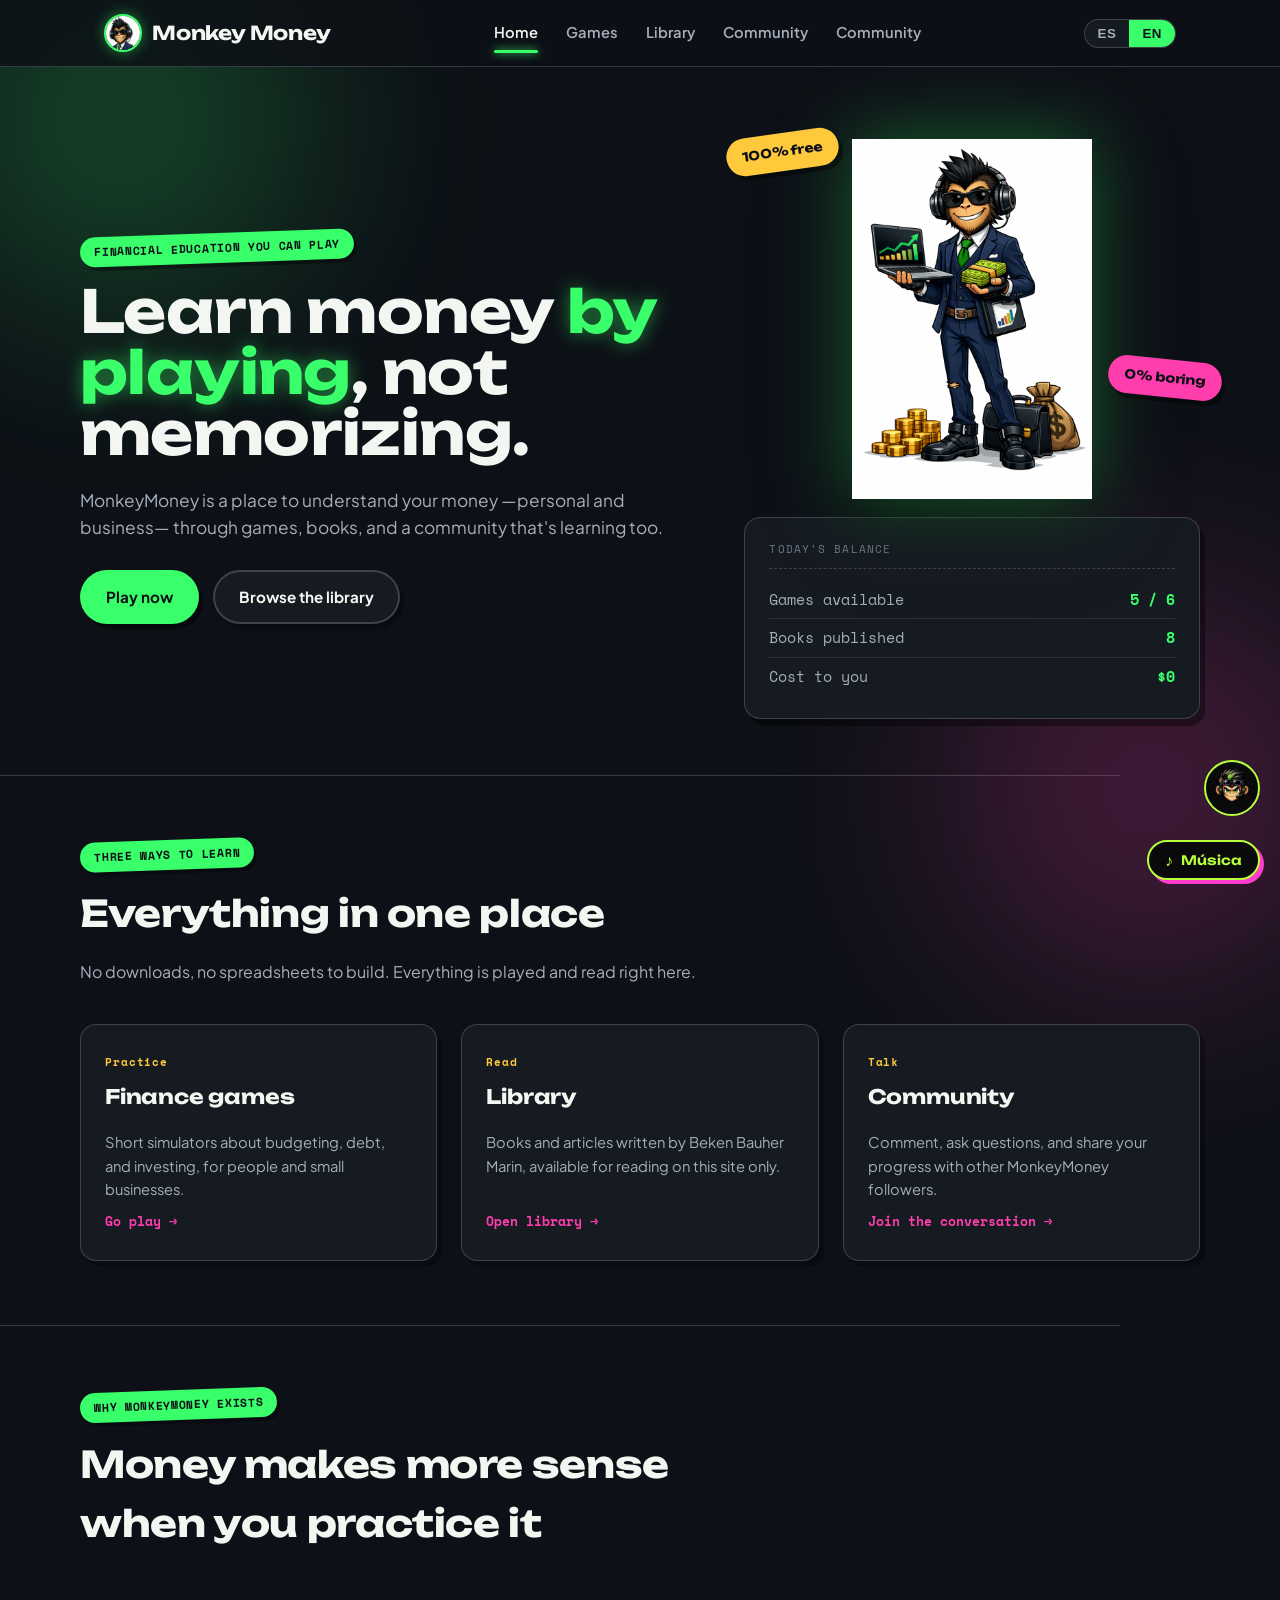
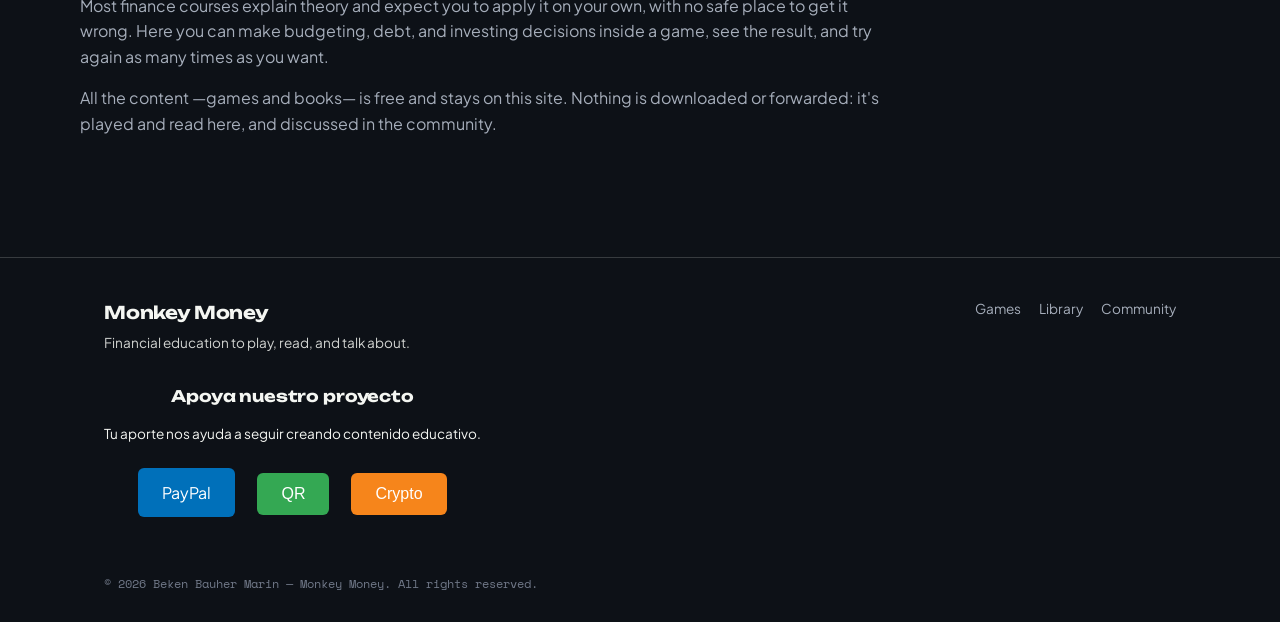
==== index.html @ 71a2d6a7 "Update index.html" ====
<!doctype html>
<html lang="es">
<head>
<meta charset="utf-8">
<meta name="viewport" content="width=device-width, initial-scale=1">
<title>Monkey Money — Educación financiera para jugar, leer y conversar</title>
<meta name="description" content="Juegos de finanzas personales y empresariales, libros de Beken Bauher Marin y una comunidad para aprender a manejar el dinero.">
<link rel="icon" href="assets/favicon.png" type="image/png">
<link rel="preconnect" href="https://fonts.googleapis.com">
<link rel="preconnect" href="https://fonts.gstatic.com" crossorigin>
<link href="https://fonts.googleapis.com/css2?family=Unbounded:wght@500;700;800&family=Plus+Jakarta+Sans:wght@400;500;600;700&family=Space+Mono:wght@400;700&display=swap" rel="stylesheet">
<link rel="stylesheet" href="css/style.css">
</head>
  
<body data-root="">

<header class="site-header">
  <div class="nav-inner wrap">
    <a href="index.html" class="logo">
      <img src="assets/mascot-face.png" class="logo-mark" alt="Monkey Money">
      <span class="logo-text">Monkey Money</span>
    </a>
    <nav class="main-nav" id="main-nav">
      <a href="index.html" data-i18n="nav.home" aria-current="page">Inicio</a>
      <a href="juegos.html" data-i18n="nav.games">Juegos</a>
      <a href="biblioteca.html" data-i18n="nav.library">Biblioteca</a>
       <a href="" data-i18n="nav.community">Analizador Monkey</a>
      <a href="comunidad.html" data-i18n="nav.community">Comunidad</a>
    </nav>
    <div class="nav-right">
      <div class="lang-toggle" role="group" aria-label="Idioma / Language">
        <button class="lang-btn" data-lang="es" aria-pressed="true">ES</button>
        <button class="lang-btn" data-lang="en" aria-pressed="false">EN</button>
      </div>
      <button class="menu-toggle" aria-label="Menú" aria-expanded="false">☰</button>
    </div>
  </div>
</header>

<main>
  <section class="hero wrap">
    <div class="hero-grid">
      <div>
        <span class="eyebrow" data-i18n="hero.eyebrow">Educación financiera en español</span>
        <h1>
          <span data-i18n="hero.title.part1">Aprende finanzas</span>
          <em data-i18n="hero.title.em">jugando</em>,
          <span data-i18n="hero.title.part2">no memorizando.</span>
        </h1>
        <p class="lead" data-i18n="hero.lead">Monkey Money es un espacio para entender tu dinero —personal y de negocio— a través de juegos, libros y una comunidad que también está aprendiendo.</p>
        <div class="cta-row">
          <a href="juegos.html" class="btn btn-primary" data-i18n="hero.cta.play">Jugar ahora</a>
          <a href="biblioteca.html" class="btn btn-secondary" data-i18n="hero.cta.read">Ver la biblioteca</a>
        </div>
      </div>
      <div class="hero-visual">
        <span class="sticker sticker-1" data-i18n="hero.sticker1">100% gratis</span>
        <span class="sticker sticker-2" data-i18n="hero.sticker2">0% aburrido</span>
        <img src="assets/mascot-hero.png" alt="MonkeyMoney mascota" class="mascot-hero-img">
        <div class="statement">
        <div class="statement-title" data-i18n="hero.statement.title">Balance de hoy</div>
        <div class="statement-row">
          <span data-i18n="hero.statement.games">Juegos disponibles</span>
          <span class="amount" id="stat-games">—</span>
        </div>
        <div class="statement-row">
          <span data-i18n="hero.statement.books">Libros publicados</span>
          <span class="amount" id="stat-books">—</span>
        </div>
        <div class="statement-row">
          <span data-i18n="hero.statement.cost">Costo para ti</span>
          <span class="amount" data-i18n="hero.statement.cost.value">$0</span>
        </div>
        </div>
      </div>
    </div>
  </section>

  <hr class="hairline wrap">

  <section class="section wrap">
    <div class="section-head">
      <span class="eyebrow" data-i18n="pillars.eyebrow">Tres formas de aprender</span>
      <h2 data-i18n="pillars.title">Todo en un solo lugar</h2>
      <p data-i18n="pillars.lead">No hace falta descargar nada ni crear hojas de cálculo. Todo se juega y se lee directamente aquí.</p>
    </div>
    <div class="pillars">
      <a href="juegos.html" class="pillar-card">
        <span class="pillar-icon" data-i18n="pillars.games.tag">PRACTICAR</span>
        <h3 data-i18n="pillars.games.title">Juegos financieros</h3>
        <p data-i18n="pillars.games.desc">Simuladores cortos de presupuesto, deudas e inversión para personas y negocios.</p>
        <span class="go" data-i18n="pillars.games.go">Ir a jugar →</span>
      </a>
      <a href="biblioteca.html" class="pillar-card">
        <span class="pillar-icon" data-i18n="pillars.library.tag">LEER</span>
        <h3 data-i18n="pillars.library.title">Biblioteca</h3>
        <p data-i18n="pillars.library.desc">Libros y artículos escritos por Beken Bauher Marin, disponibles solo para lectura en línea.</p>
        <span class="go" data-i18n="pillars.library.go">Abrir biblioteca →</span>
      </a>
      <a href="comunidad.html" class="pillar-card">
        <span class="pillar-icon" data-i18n="pillars.community.tag">CONVERSAR</span>
        <h3 data-i18n="pillars.community.title">Comunidad</h3>
        <p data-i18n="pillars.community.desc">Comenta, pregunta y comparte tu progreso con otros seguidores de MonkeyMoney.</p>
        <span class="go" data-i18n="pillars.community.go">Unirme a la conversación →</span>
      </a>
    </div>
  </section>

  <hr class="hairline wrap">

  <section class="section wrap">
    <div class="section-head">
      <span class="eyebrow" data-i18n="about.eyebrow">Por qué existe Monkey Money</span>
      <h2 data-i18n="about.title">El dinero se entiende mejor cuando se practica</h2>
    </div>
    <p data-i18n="about.body1" style="max-width:68ch;color:var(--ink-soft)">La mayoría de los cursos de finanzas explican teoría y esperan que la apliques sola o solo, sin un lugar seguro para equivocarte. Aquí puedes tomar decisiones de presupuesto, deuda e inversión dentro de un juego, ver el resultado y volver a intentarlo cuantas veces quieras.</p>
    <p data-i18n="about.body2" style="max-width:68ch;color:var(--ink-soft)">Todo el contenido —juegos y libros— es gratuito y queda dentro de la página. No se descarga ni se reenvía: se juega y se lee aquí, y se discute en la comunidad.</p>
  </section>
</main>

<footer class="site-footer">
  <div class="wrap">
    <div class="footer-inner">
      <div>
        <div class="logo-text" style="font-size:1.1rem">Monkey Money</div>
        <p data-i18n="footer.tagline" style="max-width:32ch;opacity:0.85;margin-top:6px">Educación financiera para jugar, leer y conversar.</p>
       
       <!-- Sección de Donaciones -->
  <div style="text-align:center; margin:30px 0;">
  <h3>Apoya nuestro proyecto</h3>
  <p>Tu aporte nos ayuda a seguir creando contenido educativo.</p>

  <!-- Botón PayPal directo -->
   <a href="https://www.paypal.com/donate/?business=N66LHU6PSTJXJ&no_recurring=0&item_name=Gracias+por+creer+en+MonkeyMoney+y+en+el+poder+de+aprender+juntos%2C+con+tu+aporte+seguimos+compartiendo+educaci%C3%B3n+financiera.%21&currency_code=USD" target="_blank" 

     style="background-color:#0070ba; color:white; padding:12px 24px; 
            text-decoration:none; font-size:16px; border-radius:6px; 
            display:inline-block; margin:10px;">
    PayPal
  </a>

 <!-- Botón para abrir modal QR -->
     <button onclick="document.getElementById('qrModal').style.display='block'" 
          style="background-color:#34a853; color:white; padding:12px 24px; 
                 font-size:16px; border:none; border-radius:6px; cursor:pointer; margin:10px;">
    QR
  </button>
   </a>
    <!-- Botón para abrir modal QR -->
  <button onclick="document.getElementById('metamaskModal').style.display='block'" 
          style="background-color:#f6851b; color:white; padding:12px 24px; 
                 font-size:16px; border:none; border-radius:6px; cursor:pointer; margin:10px;">
    Crypto
    </button>
</div> 

<!-- Ventana emergente (modal) oculta por defecto -->
 <div id="qrModal" style="display:none; position:fixed; z-index:1000; left:0; top:0; 
     width:100%; height:100%; overflow:auto; background-color:rgba(0,0,0,0.7);">
  <div style="background:#fff; margin:10% auto; padding:20px; border-radius:8px; width:300px; text-align:center;">
    <span onclick="document.getElementById('qrModal').style.display='none'" 
          style="color:#aaa; float:right; font-size:28px; font-weight:bold; cursor:pointer;">&times;</span>
    <h3>Escanea el QR</h3>
    <img src="Código QR.png" alt="QR de PayPal" width="200">
    <p>Gracias por tu apoyo 💙</p>
  </div>
 
  
</div>
   <!-- Ventana emergente (modal) oculta por defecto -->
 <div id="metamaskModal" style="display:none; position:fixed; z-index:1000; left:0; top:0; 
     width:100%; height:100%; overflow:auto; background-color:rgba(0,0,0,0.7);">
  <div style="background:#fff; margin:10% auto; padding:20px; border-radius:8px; width:320px; text-align:center;">
    <span onclick="document.getElementById('metamaskModal').style.display='none'" 
          style="color:#aaa; float:right; font-size:28px; font-weight:bold; cursor:pointer;">&times;</span>
    <h3>Dirección de MetaMask</h3>
    <p style="word-break:break-all; font-size:14px; color:#333;">
      0x2881e4c35049CE3E712d4f6F079DB310F0bE7D4f
    </p>
    <p>Gracias por tu apoyo 🚀</p>
  </div>
</div>
      </div>
      <nav style="display:flex;gap:18px;flex-wrap:wrap">
        <a href="juegos.html" data-i18n="nav.games">Juegos</a>
        <a href="biblioteca.html" data-i18n="nav.library">Biblioteca</a>
        <a href="comunidad.html" data-i18n="nav.community">Comunidad</a>
      </nav>
    </div>
    <div class="footer-copy">© <span id="year"></span> Beken Bauher Marin — Monkey Money. <span data-i18n="footer.rights">Todos los derechos reservados.</span></div>
  
  </div>

        <!--<center>
        <div style="text-align:center; margin:30px 0;">
  <h3>Apoyemos, "solo el puebo salva al pueblo."</h3>
  <p>Tu aporte ayuda a los mas damnificados! </p>

  <!-- Botón Donaciones directo -->
 <!-- <a href="https://abaco.org.co/donar/#donar" target="_blank" 

     style="background-color:#0070ba; color:white; padding:12px 24px; 
            text-decoration:none; font-size:16px; border-radius:6px; 
            display:inline-block; margin:10px;">
    Aabaco
  </a>-->
          </div>
      </div>
    </div>
</footer></center>

<script>document.getElementById("year").textContent = new Date().getFullYear();</script>
<script src="js/i18n.js"></script>
<script src="js/main.js"></script>
<script src="js/home-stats.js"></script>
   <script src="js/player.js"></script>
  <script src="js/chatbot.js"></script>
</body>
</html>
---- css/style.css ----
/* ============================================
   MonkeyMoney — Design tokens
   "Plataforma gamer de finanzas", no libro contable
   ============================================ */
:root {
  --void: #0D1117;
  --surface: #161B22;
  --surface-2: #1D2430;
  --line: rgba(244, 246, 242, 0.10);
  --line-strong: rgba(244, 246, 242, 0.18);

  --ink: #F4F6F2;
  --ink-soft: #A6AEBB;
  --ink-faint: #707888;

  --acid: #39FF6A;
  --acid-dim: #1F8C3E;
  --pulse: #FF3DAD;
  --pulse-dim: #99205E;
  --gold: #FFC93C;
  --gold-dim: #9C7A1F;

  --paper: #FAF7EF;
  --paper-ink: #16181B;

  --font-display: "Unbounded", "Plus Jakarta Sans", system-ui, sans-serif;
  --font-body: "Plus Jakarta Sans", system-ui, -apple-system, sans-serif;
  --font-mono: "Space Mono", "Courier New", monospace;

  --max-width: 1120px;
  --radius: 16px;
  --radius-sm: 10px;
}

/* legacy aliases so older HTML/JS using these var names still resolve correctly */
:root {
  --ledger-green: #0F1A14;
  --ledger-green-light: #16261D;
  --brass: var(--gold);
  --brass-light: var(--gold);
  --wax-red: var(--pulse);
  --parchment: var(--void);
  --parchment-card: var(--surface);
  --line-strong: rgba(244, 246, 242, 0.18);
}

* { box-sizing: border-box; }
html { scroll-behavior: smooth; }

body {
  margin: 0;
  background: var(--void);
  color: var(--ink);
  font-family: var(--font-body);
  font-size: 16px;
  line-height: 1.6;
  -webkit-font-smoothing: antialiased;
  position: relative;
  overflow-x: hidden;
}

/* Manchas de luz ambiental — evita el "negro plano + un acento" */
body::before, body::after {
  content: "";
  position: fixed;
  border-radius: 50%;
  filter: blur(90px);
  z-index: 0;
  pointer-events: none;
  opacity: 0.30;
}
body::before {
  width: 560px; height: 560px;
  top: -160px; left: -160px;
  background: radial-gradient(circle, var(--acid), transparent 70%);
}
body::after {
  width: 620px; height: 620px;
  bottom: -200px; right: -180px;
  background: radial-gradient(circle, var(--pulse), transparent 70%);
}

img { max-width: 100%; display: block; }
a { color: inherit; }

h1, h2, h3 {
  font-family: var(--font-display);
  font-weight: 700;
  margin: 0 0 0.4em;
  letter-spacing: -0.01em;
  color: var(--ink);
}

.eyebrow {
  font-family: var(--font-mono);
  font-size: 0.72rem;
  font-weight: 700;
  letter-spacing: 0.06em;
  text-transform: uppercase;
  color: var(--void);
  background: var(--acid);
  display: inline-block;
  padding: 6px 14px;
  border-radius: 100px;
  transform: rotate(-2deg);
  box-shadow: 3px 4px 0 rgba(0,0,0,0.35);
  position: relative;
  z-index: 1;
}

.wrap {
  max-width: var(--max-width);
  margin: 0 auto;
  padding: 0 24px;
  position: relative;
  z-index: 1;
}

.hairline {
  border: none;
  border-top: 1px solid var(--line-strong);
  margin: 0;
}

/* Focus visibility (accessibility) */
a:focus-visible, button:focus-visible, input:focus-visible, .lang-btn:focus-visible {
  outline: 3px solid var(--gold);
  outline-offset: 2px;
  border-radius: 4px;
}

@media (prefers-reduced-motion: reduce) {
  *, *::before, *::after { animation-duration: 0.001ms !important; transition-duration: 0.001ms !important; }
}

/* ============================================
   Header / Nav
   ============================================ */
header.site-header {
  background: rgba(13, 17, 23, 0.85);
  backdrop-filter: blur(10px);
  color: var(--ink);
  position: sticky;
  top: 0;
  z-index: 50;
  border-bottom: 1px solid var(--line-strong);
}

.nav-inner {
  display: flex;
  align-items: center;
  justify-content: space-between;
  padding: 14px 24px;
}

.logo {
  display: flex;
  align-items: center;
  gap: 10px;
  text-decoration: none;
  color: var(--ink);
}

.logo-mark {
  width: 38px;
  height: 38px;
  border-radius: 50%;
  border: 2px solid var(--acid);
  display: flex;
  align-items: center;
  justify-content: center;
  font-family: var(--font-mono);
  font-weight: 700;
  font-size: 0.78rem;
  color: var(--gold);
  flex-shrink: 0;
  overflow: hidden;
  object-fit: cover;
  background: var(--surface);
  box-shadow: 0 0 14px rgba(57,255,106,0.45);
}

.logo-text {
  font-family: var(--font-display);
  font-size: 1.2rem;
  font-weight: 700;
  letter-spacing: -0.01em;
}

nav.main-nav {
  display: flex;
  align-items: center;
  gap: 28px;
}

nav.main-nav a {
  text-decoration: none;
  font-size: 0.92rem;
  font-weight: 600;
  color: var(--ink-soft);
  position: relative;
  padding: 4px 0;
}
nav.main-nav a:hover,
nav.main-nav a[aria-current="page"] { color: var(--ink); }
nav.main-nav a[aria-current="page"]::after {
  content: "";
  position: absolute;
  left: 0; right: 0; bottom: -4px;
  height: 3px;
  border-radius: 2px;
  background: var(--acid);
  box-shadow: 0 0 8px var(--acid);
}

.nav-right {
  display: flex;
  align-items: center;
  gap: 18px;
}

/* Language toggle */
.lang-toggle {
  display: flex;
  border: 1px solid var(--line-strong);
  border-radius: 100px;
  overflow: hidden;
  font-family: var(--font-mono);
  font-size: 0.72rem;
  background: var(--surface);
}
.lang-btn {
  background: transparent;
  border: none;
  color: var(--ink-soft);
  padding: 6px 13px;
  cursor: pointer;
  letter-spacing: 0.04em;
  font-weight: 700;
}
.lang-btn[aria-pressed="true"] {
  background: var(--acid);
  color: var(--void);
}

.menu-toggle {
  display: none;
  background: var(--surface);
  border: 1px solid var(--line-strong);
  border-radius: var(--radius-sm);
  color: var(--ink);
  width: 38px;
  height: 34px;
  cursor: pointer;
  font-size: 1.1rem;
}

@media (max-width: 800px) {
  nav.main-nav {
    position: absolute;
    top: 100%;
    left: 0; right: 0;
    background: var(--void);
    flex-direction: column;
    align-items: flex-start;
    padding: 16px 24px 22px;
    gap: 16px;
    border-bottom: 1px solid var(--line-strong);
    display: none;
  }
  nav.main-nav.open { display: flex; }
  .menu-toggle { display: block; }
}

/* ============================================
   Hero
   ============================================ */
.hero {
  padding: 72px 0 56px;
  position: relative;
}

.hero-grid {
  display: grid;
  grid-template-columns: 1.15fr 0.85fr;
  gap: 48px;
  align-items: center;
}

.hero h1 {
  font-size: clamp(2.3rem, 4.6vw, 3.7rem);
  line-height: 1.04;
  color: var(--ink);
  margin-top: 16px;
}

.hero h1 em {
  font-style: normal;
  color: var(--acid);
  text-shadow: 0 0 18px rgba(57,255,106,0.5);
}

.hero p.lead {
  font-size: 1.08rem;
  color: var(--ink-soft);
  max-width: 46ch;
  margin: 18px 0 28px;
}

.cta-row { display: flex; gap: 14px; flex-wrap: wrap; }

.btn {
  display: inline-flex;
  align-items: center;
  gap: 8px;
  font-family: var(--font-body);
  font-weight: 700;
  font-size: 0.95rem;
  text-decoration: none;
  padding: 13px 24px;
  border-radius: 100px;
  border: 2px solid transparent;
  cursor: pointer;
  transition: transform 0.12s ease, box-shadow 0.12s ease;
}
.btn:hover { transform: translate(-2px, -2px); }
.btn-primary {
  background: var(--acid);
  color: var(--void);
  box-shadow: 4px 5px 0 rgba(0,0,0,0.5);
}
.btn-primary:hover { box-shadow: 6px 7px 0 rgba(0,0,0,0.5); }
.btn-secondary {
  background: var(--surface);
  color: var(--ink);
  border-color: var(--line-strong);
  box-shadow: 4px 5px 0 rgba(0,0,0,0.35);
}
.btn-secondary:hover { box-shadow: 6px 7px 0 rgba(0,0,0,0.35); border-color: var(--pulse); }

/* Mascota en el hero */
.hero-visual {
  display: flex;
  flex-direction: column;
  align-items: center;
  gap: 18px;
  position: relative;
}
.sticker {
  position: absolute;
  font-family: var(--font-display);
  font-weight: 700;
  font-size: 0.78rem;
  padding: 9px 16px;
  border-radius: 100px;
  box-shadow: 4px 5px 0 rgba(0,0,0,0.4);
  z-index: 2;
  white-space: nowrap;
}
.sticker-1 {
  top: -6px; left: -18px;
  background: var(--gold);
  color: var(--void);
  transform: rotate(-8deg);
}
.sticker-2 {
  top: 38%; right: -22px;
  background: var(--pulse);
  color: var(--void);
  transform: rotate(6deg);
}
@media (max-width: 460px) {
  .sticker { font-size: 0.68rem; padding: 7px 12px; }
  .sticker-1 { left: 4px; }
  .sticker-2 { right: 4px; }
}
.mascot-hero-img {
  max-width: 240px;
  width: 100%;
  filter: drop-shadow(0 0 36px rgba(57,255,106,0.35)) drop-shadow(0 18px 30px rgba(0,0,0,0.55));
}
.hero-visual .statement { width: 100%; }

/* Ledger statement card → ahora "panel de stats" estilo HUD */
.statement {
  background: var(--surface);
  border: 1px solid var(--line-strong);
  border-radius: var(--radius);
  box-shadow: 5px 7px 0 rgba(0,0,0,0.4);
  padding: 22px 24px;
}
.statement-title {
  font-family: var(--font-mono);
  font-size: 0.7rem;
  text-transform: uppercase;
  letter-spacing: 0.1em;
  color: var(--ink-faint);
  border-bottom: 1px dashed var(--line-strong);
  padding-bottom: 10px;
  margin-bottom: 12px;
}
.statement-row {
  display: flex;
  justify-content: space-between;
  font-family: var(--font-mono);
  font-size: 0.92rem;
  padding: 7px 0;
  border-bottom: 1px solid var(--line);
  color: var(--ink-soft);
}
.statement-row:last-child { border-bottom: none; }
.statement-row .amount { color: var(--acid); font-weight: 700; }
.statement-row .amount.neg { color: var(--pulse); }

/* ============================================
   Sections / Pillars
   ============================================ */
.section { padding: 64px 0; }
.section-head { max-width: 60ch; margin-bottom: 40px; }
.section-head h2 { font-size: clamp(1.7rem, 3vw, 2.3rem); color: var(--ink); margin-top: 14px; }
.section-head p { color: var(--ink-soft); }

.pillars {
  display: grid;
  grid-template-columns: repeat(3, 1fr);
  gap: 24px;
}
.pillar-card {
  background: var(--surface);
  border: 1px solid var(--line-strong);
  border-radius: var(--radius);
  padding: 28px 24px;
  text-decoration: none;
  color: var(--ink);
  display: flex;
  flex-direction: column;
  gap: 10px;
  transition: box-shadow 0.15s ease, transform 0.15s ease, border-color 0.15s ease;
  box-shadow: 5px 6px 0 rgba(0,0,0,0.3);
}
.pillar-card:hover {
  transform: translate(-3px, -3px);
  box-shadow: 8px 9px 0 rgba(0,0,0,0.35);
  border-color: var(--acid);
}
.pillar-icon {
  font-family: var(--font-mono);
  font-size: 0.7rem;
  font-weight: 700;
  color: var(--gold);
  letter-spacing: 0.08em;
}
.pillar-card h3 { font-size: 1.25rem; color: var(--ink); }
.pillar-card p { color: var(--ink-soft); font-size: 0.92rem; margin: 0; }
.pillar-card .go {
  margin-top: auto;
  font-family: var(--font-mono);
  font-size: 0.8rem;
  font-weight: 700;
  color: var(--pulse);
}

@media (max-width: 800px) {
  .hero-grid { grid-template-columns: 1fr; }
  .pillars { grid-template-columns: 1fr; }
}

/* ============================================
   Badge — "logro desbloqueado" (antes: sello de tinta)
   ============================================ */
.stamp {
  font-family: var(--font-mono);
  font-size: 0.64rem;
  font-weight: 700;
  letter-spacing: 0.06em;
  text-transform: uppercase;
  width: 60px;
  height: 60px;
  display: flex;
  align-items: center;
  justify-content: center;
  text-align: center;
  line-height: 1.1;
  flex-shrink: 0;
  clip-path: polygon(50% 0%, 95% 25%, 95% 75%, 50% 100%, 5% 75%, 5% 25%);
  position: relative;
  background: var(--surface-2);
  border: 2px solid currentColor;
}
.stamp-done {
  color: var(--void);
  background: var(--acid);
  box-shadow: 0 0 16px rgba(57,255,106,0.65);
  border-color: var(--acid);
}
.stamp-soon {
  color: var(--ink-faint);
  background: var(--surface-2);
  border-color: var(--line-strong);
  opacity: 0.8;
}
.stamp-new {
  color: var(--void);
  background: var(--pulse);
  box-shadow: 0 0 16px rgba(255,61,173,0.65);
  border-color: var(--pulse);
}

/* ============================================
   Cards grid (games / library)
   ============================================ */
.card-grid {
  display: grid;
  grid-template-columns: repeat(auto-fill, minmax(260px, 1fr));
  gap: 22px;
}
.content-card {
  background: var(--surface);
  border: 1px solid var(--line-strong);
  border-radius: var(--radius);
  padding: 22px;
  display: flex;
  gap: 16px;
  flex-direction: column;
  box-shadow: 5px 6px 0 rgba(0,0,0,0.3);
  transition: border-color 0.15s ease, transform 0.15s ease;
}
.content-card:not(.disabled):hover {
  border-color: var(--acid);
  transform: translate(-2px, -2px);
}
.content-card-top {
  display: flex;
  justify-content: space-between;
  align-items: flex-start;
  gap: 12px;
}
.content-card h3 { font-size: 1.1rem; color: var(--ink); margin: 0; }
.content-card p { margin: 0; color: var(--ink-soft); font-size: 0.9rem; }
.content-card .meta {
  font-family: var(--font-mono);
  font-size: 0.7rem;
  color: var(--gold);
  text-transform: uppercase;
  letter-spacing: 0.05em;
  font-weight: 700;
}
.content-card .btn { align-self: flex-start; margin-top: auto; padding: 9px 18px; font-size: 0.85rem; }
.content-card.disabled { opacity: 0.55; }
.content-card.disabled .btn { pointer-events: none; }

/* ============================================
   Game widget
   ============================================ */
.game-frame {
  background: var(--surface);
  border: 1px solid var(--line-strong);
  border-radius: var(--radius);
  padding: 28px;
}
.budget-row {
  display: grid;
  grid-template-columns: 140px 1fr 70px;
  align-items: center;
  gap: 14px;
  padding: 10px 0;
  border-bottom: 1px solid var(--line);
}
.budget-row label { font-weight: 700; font-size: 0.92rem; color: var(--ink); }
.budget-row input[type="range"] { width: 100%; accent-color: var(--acid); }
.budget-row .val { font-family: var(--font-mono); text-align: right; color: var(--ink-soft); }
.game-feedback {
  margin-top: 18px;
  padding: 16px;
  border-radius: var(--radius-sm);
  font-family: var(--font-mono);
  font-size: 0.9rem;
  border: 1px dashed var(--line-strong);
}
.game-feedback.ok { color: var(--acid); border-color: var(--acid); }
.game-feedback.warn { color: var(--pulse); border-color: var(--pulse); }

/* ============================================
   Library reader — excepción: superficie clara
   para lectura larga, como un reflector sobre fondo oscuro
   ============================================ */
.reader {
  background: var(--paper);
  color: var(--paper-ink);
  border-radius: var(--radius);
  padding: 36px;
  display: none;
  user-select: text;
  box-shadow: 0 20px 60px rgba(0,0,0,0.5);
}
.reader.open { display: block; }
.reader h2 { color: var(--paper-ink); }
.reader .reader-meta {
  font-family: var(--font-mono);
  font-size: 0.74rem;
  color: #6b6b63;
  margin-bottom: 22px;
}
.reader-body p { margin: 0 0 16px; }
.reader-close { margin-top: 24px; }
.no-copy-note {
  font-family: var(--font-mono);
  font-size: 0.7rem;
  color: #8a8a80;
  margin-top: 30px;
  border-top: 1px dashed rgba(0,0,0,0.15);
  padding-top: 12px;
}

/* ============================================
   Footer
   ============================================ */
footer.site-footer {
  background: var(--void);
  border-top: 1px solid var(--line-strong);
  color: var(--ink);
  padding: 40px 0 28px;
  margin-top: 40px;
}
.footer-inner {
  display: flex;
  justify-content: space-between;
  flex-wrap: wrap;
  gap: 20px;
  font-size: 0.85rem;
}
.footer-inner a { text-decoration: none; color: var(--ink-soft); }
.footer-inner a:hover { color: var(--acid); }
.footer-copy {
  font-family: var(--font-mono);
  font-size: 0.72rem;
  color: var(--ink-faint);
  margin-top: 18px;
}

/* Utility */
.center { text-align: center; }
.mt-0 { margin-top: 0; }
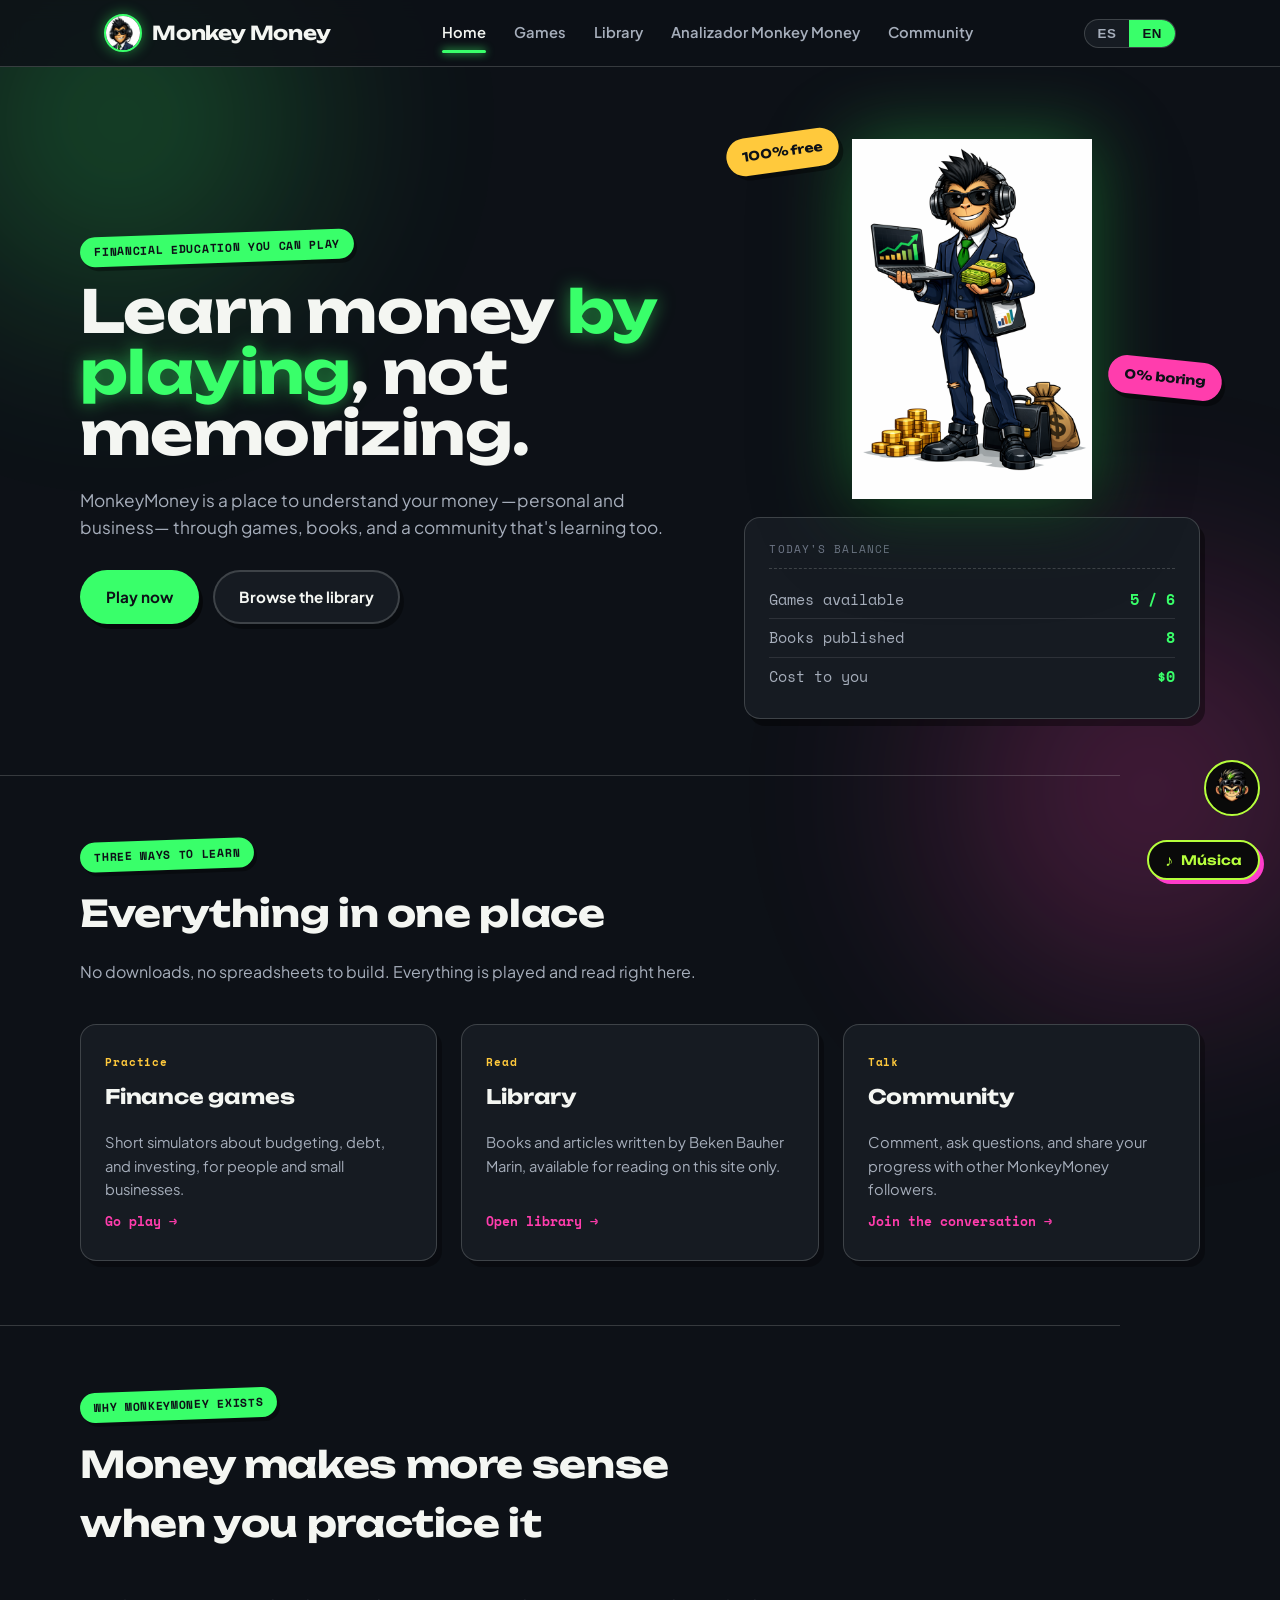
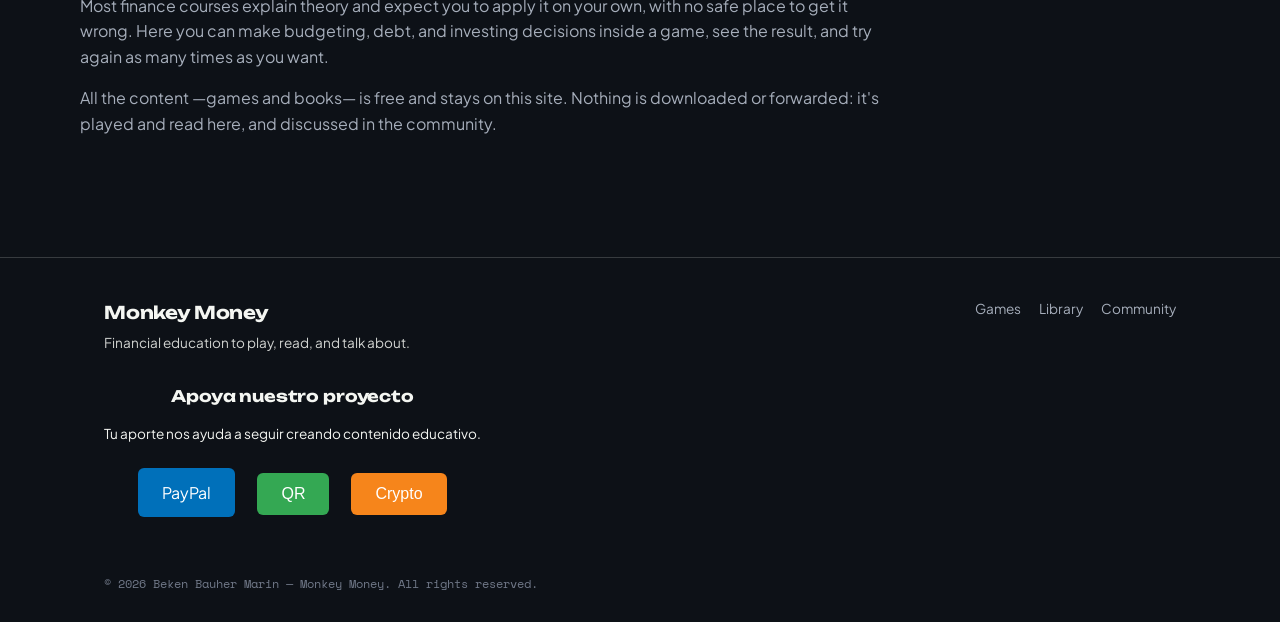
==== commit 81050289: "Update index.html" ====
--- a/index.html
+++ b/index.html
@@ -24,7 +24,7 @@
       <a href="index.html" data-i18n="nav.home" aria-current="page">Inicio</a>
       <a href="juegos.html" data-i18n="nav.games">Juegos</a>
       <a href="biblioteca.html" data-i18n="nav.library">Biblioteca</a>
-       <a href="" data-i18n="nav.community">Analizador Monkey</a>
+      <a href="Analizador/index.html" data-i18n="nav.analyzer">Analizador Monkey Money</a>
       <a href="comunidad.html" data-i18n="nav.community">Comunidad</a>
     </nav>
     <div class="nav-right">
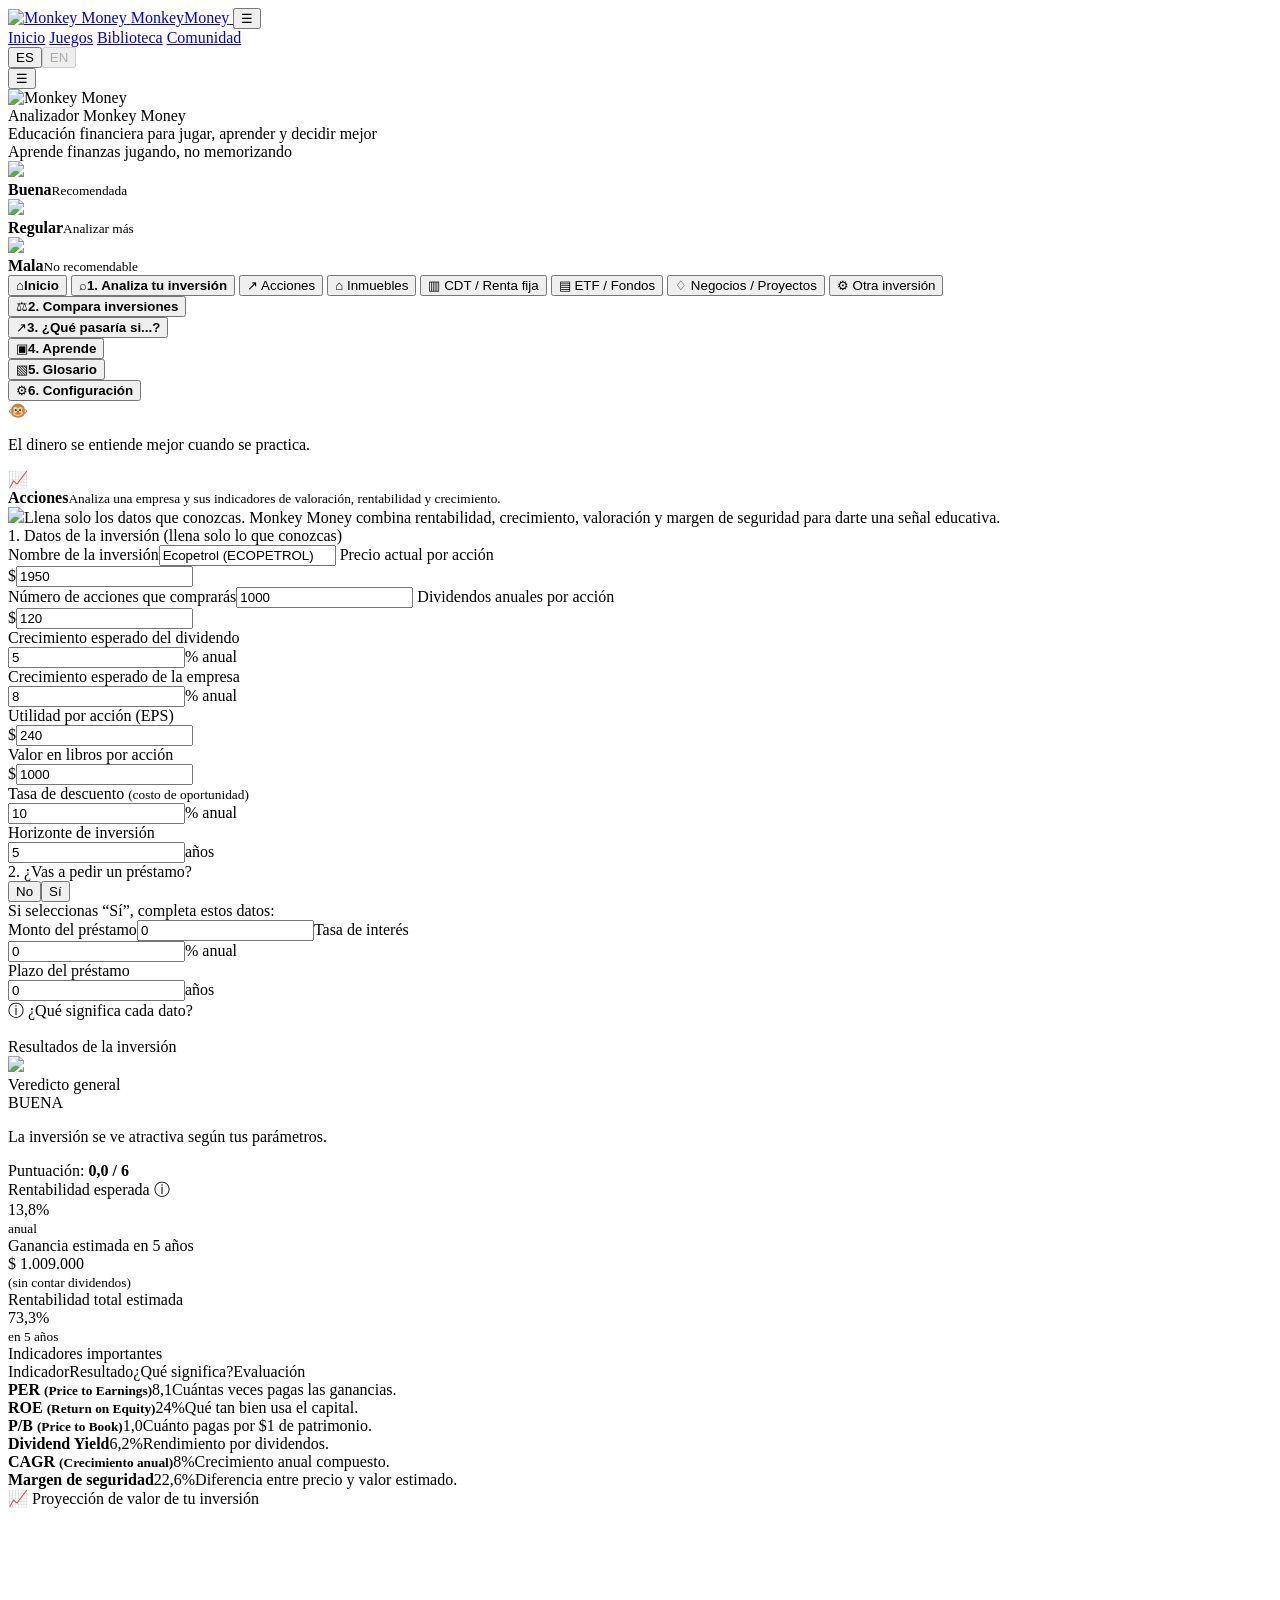
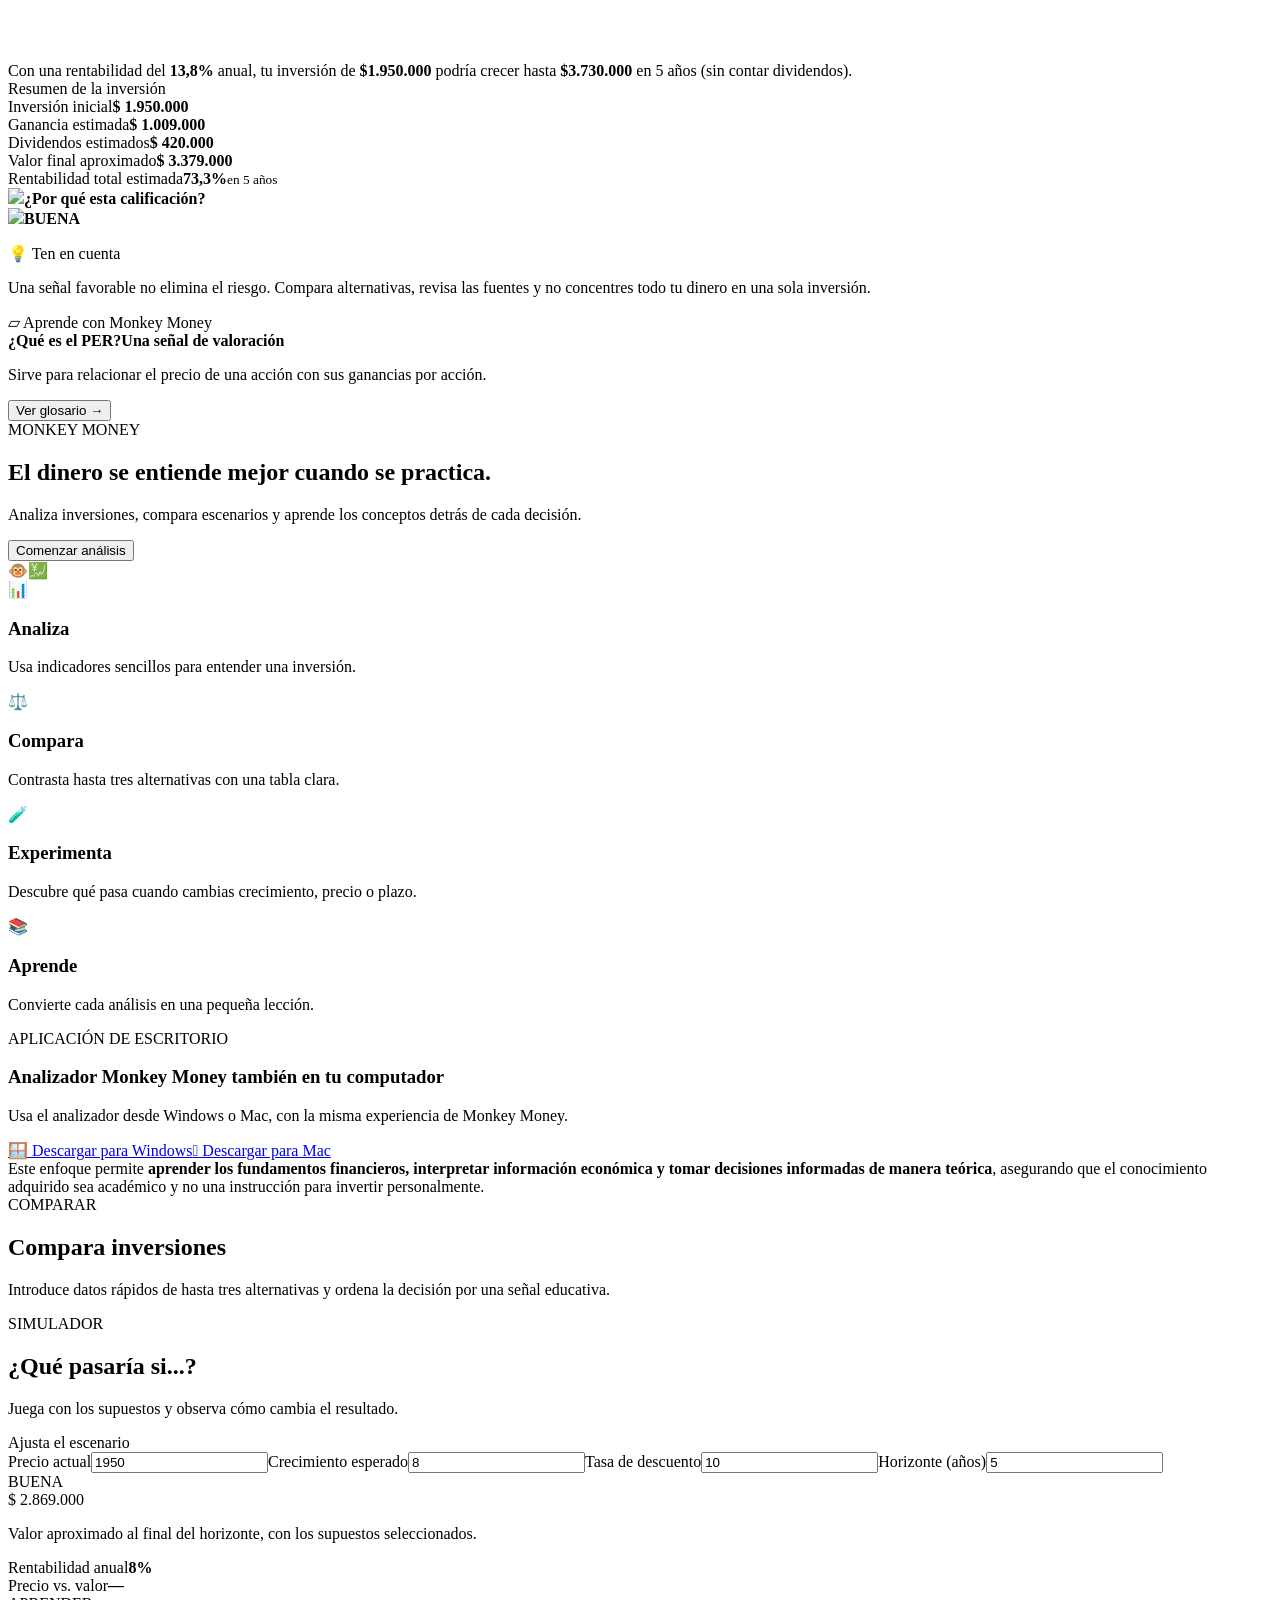
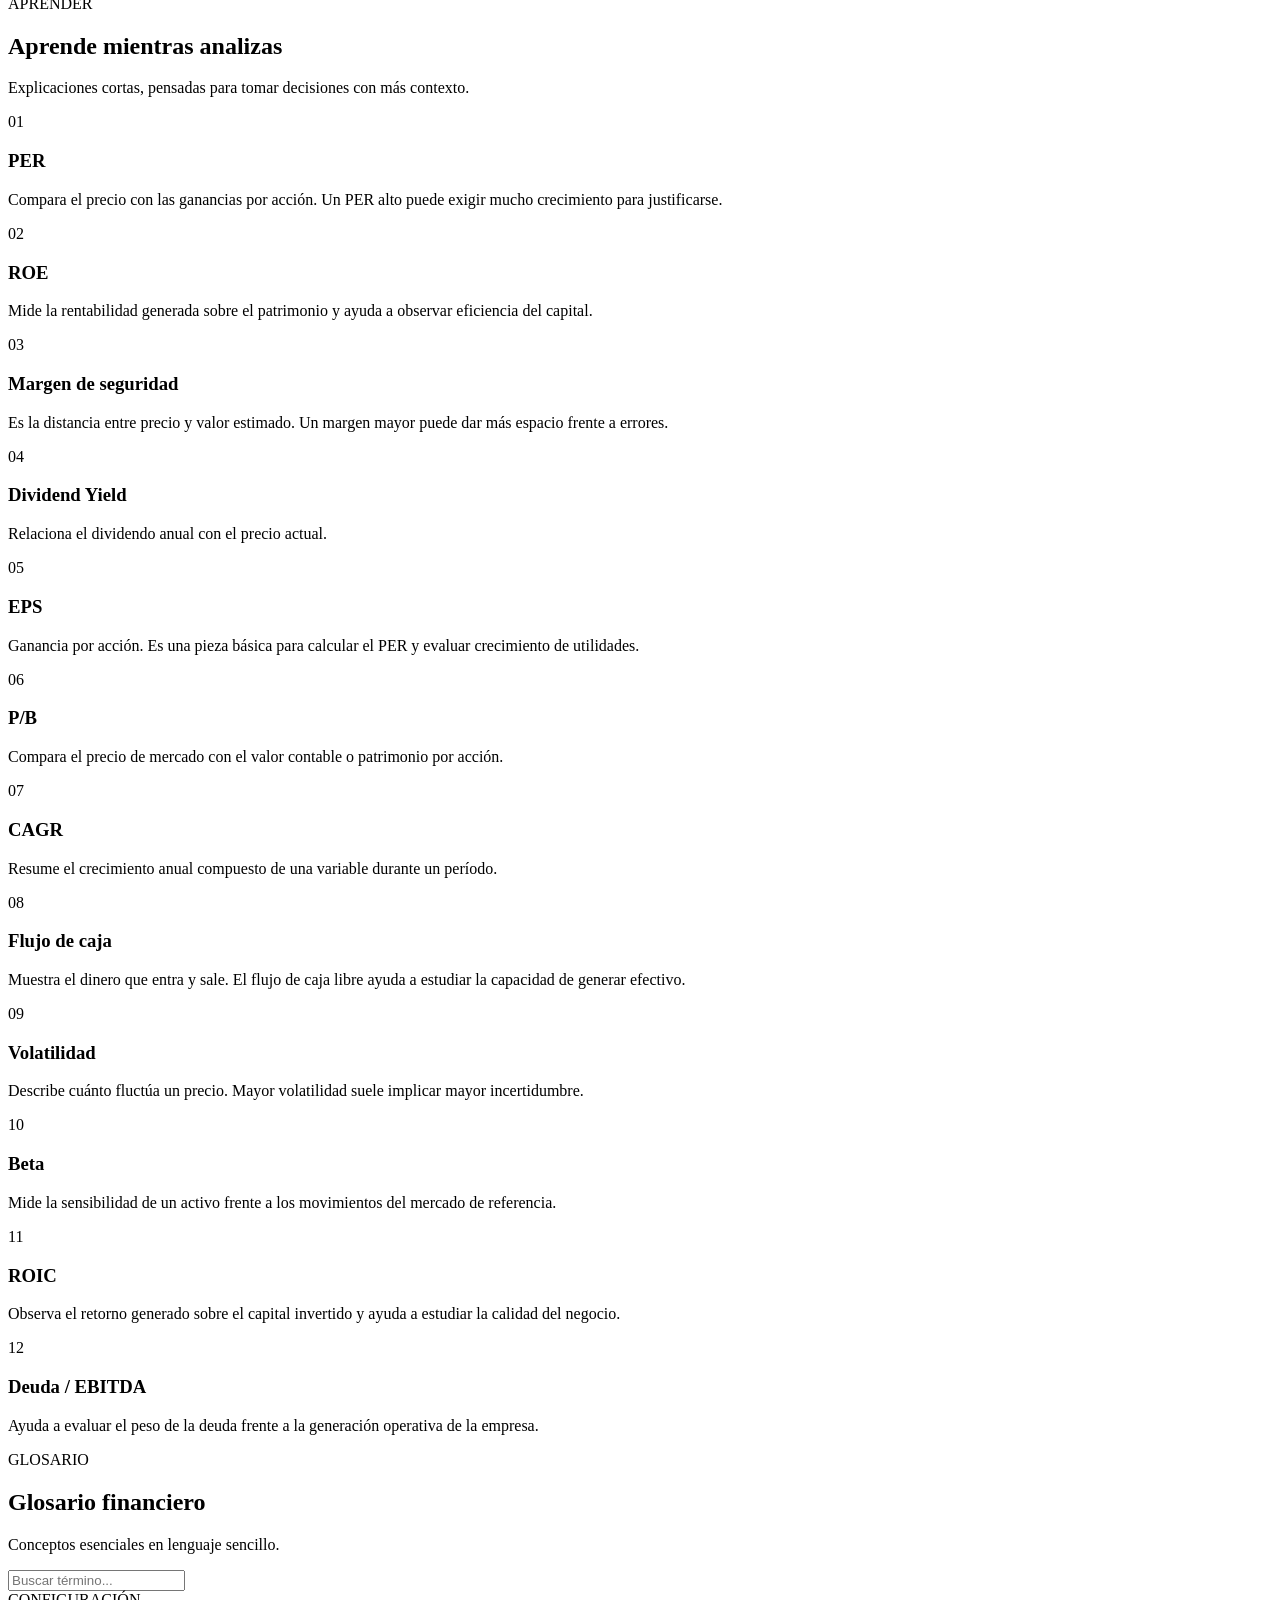
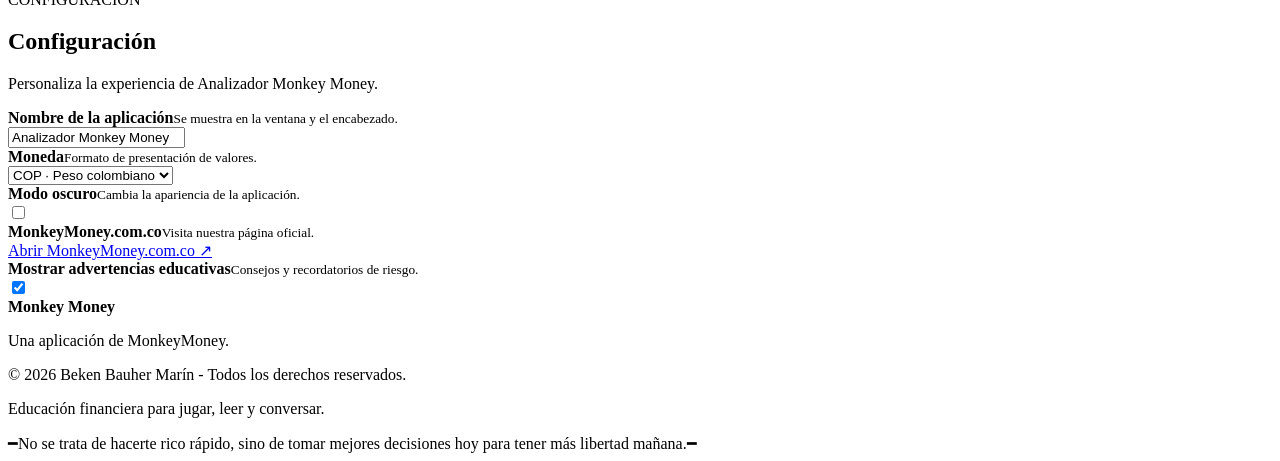
==== commit 262f4f6b: "Add files via upload" ====
--- a/index.html
+++ b/index.html
@@ -1,219 +1,152 @@
 <!doctype html>
 <html lang="es">
 <head>
-<meta charset="utf-8">
-<meta name="viewport" content="width=device-width, initial-scale=1">
-<title>Monkey Money — Educación financiera para jugar, leer y conversar</title>
-<meta name="description" content="Juegos de finanzas personales y empresariales, libros de Beken Bauher Marin y una comunidad para aprender a manejar el dinero.">
-<link rel="icon" href="assets/favicon.png" type="image/png">
-<link rel="preconnect" href="https://fonts.googleapis.com">
-<link rel="preconnect" href="https://fonts.gstatic.com" crossorigin>
-<link href="https://fonts.googleapis.com/css2?family=Unbounded:wght@500;700;800&family=Plus+Jakarta+Sans:wght@400;500;600;700&family=Space+Mono:wght@400;700&display=swap" rel="stylesheet">
-<link rel="stylesheet" href="css/style.css">
+<meta charset="utf-8"><meta name="viewport" content="width=device-width,initial-scale=1">
+<title>Analizador Monkey Money</title>
+<link rel="stylesheet" href="style.css">
 </head>
-  
-<body data-root="">
-
-<header class="site-header">
-  <div class="nav-inner wrap">
-    <a href="index.html" class="logo">
-      <img src="assets/mascot-face.png" class="logo-mark" alt="Monkey Money">
-      <span class="logo-text">Monkey Money</span>
+<body>
+<div class="app" id="app">
+<header class="site-header" aria-label="Navegación de Monkey Money">
+  <div class="site-header-inner">
+    <a class="site-brand" href="https://monkeymoney.com.co/" aria-label="Monkey Money - Inicio">
+      <span class="site-brand-avatar"><img src="assets/logo-monkeymoney-user.png" alt="Monkey Money"></span>
+      <span class="site-brand-name">MonkeyMoney</span>
     </a>
-    <nav class="main-nav" id="main-nav">
-      <a href="index.html" data-i18n="nav.home" aria-current="page">Inicio</a>
-      <a href="juegos.html" data-i18n="nav.games">Juegos</a>
-      <a href="biblioteca.html" data-i18n="nav.library">Biblioteca</a>
-      <a href="Analizador/index.html" data-i18n="nav.analyzer">Analizador Monkey Money</a>
-      <a href="comunidad.html" data-i18n="nav.community">Comunidad</a>
+    <button class="site-nav-toggle" id="siteNavToggle" aria-expanded="false" aria-controls="siteNav" aria-label="Abrir menú de Monkey Money">☰</button>
+    <nav class="site-nav" id="siteNav">
+      <a href="https://monkeymoney.com.co/">Inicio</a>
+      <a href="https://monkeymoney.com.co/juegos.html">Juegos</a>
+      <a href="https://monkeymoney.com.co/biblioteca.html">Biblioteca</a>
+      <a href="https://monkeymoney.com.co/comunidad.html">Comunidad</a>
     </nav>
-    <div class="nav-right">
-      <div class="lang-toggle" role="group" aria-label="Idioma / Language">
-        <button class="lang-btn" data-lang="es" aria-pressed="true">ES</button>
-        <button class="lang-btn" data-lang="en" aria-pressed="false">EN</button>
-      </div>
-      <button class="menu-toggle" aria-label="Menú" aria-expanded="false">☰</button>
+    <div class="site-lang" aria-label="Idioma">
+      <button class="lang-active">ES</button><button disabled>EN</button>
     </div>
   </div>
 </header>
-
-<main>
-  <section class="hero wrap">
-    <div class="hero-grid">
-      <div>
-        <span class="eyebrow" data-i18n="hero.eyebrow">Educación financiera en español</span>
-        <h1>
-          <span data-i18n="hero.title.part1">Aprende finanzas</span>
-          <em data-i18n="hero.title.em">jugando</em>,
-          <span data-i18n="hero.title.part2">no memorizando.</span>
-        </h1>
-        <p class="lead" data-i18n="hero.lead">Monkey Money es un espacio para entender tu dinero —personal y de negocio— a través de juegos, libros y una comunidad que también está aprendiendo.</p>
-        <div class="cta-row">
-          <a href="juegos.html" class="btn btn-primary" data-i18n="hero.cta.play">Jugar ahora</a>
-          <a href="biblioteca.html" class="btn btn-secondary" data-i18n="hero.cta.read">Ver la biblioteca</a>
+<header class="topbar">
+  <button class="mobile-menu-btn" id="mobileMenuBtn" aria-label="Abrir menú">☰</button>
+  <div class="brand">
+    <img src="assets/logo.png" class="mm-site-logo" alt="Monkey Money">
+    <div><div class="title">Analizador Monkey Money</div><div class="subtitle">Educación financiera para jugar, aprender y decidir mejor</div></div>
+  </div>
+  <div class="slogan">Aprende finanzas jugando, no memorizando <span></span></div>
+  <div class="legend">
+    <div class="legend-card good"><img src="assets/good.png"><div><b>Buena</b><small>Recomendada</small></div></div>
+    <div class="legend-card neutral"><img src="assets/neutral.png"><div><b>Regular</b><small>Analizar más</small></div></div>
+    <div class="legend-card bad"><img src="assets/bad.png"><div><b>Mala</b><small>No recomendable</small></div></div>
+  </div>
+</header>
+<div class="body">
+<aside class="sidebar" id="sidebar">
+  <button class="side-item active" data-page="inicio"><span>⌂</span><b>Inicio</b></button>
+  <button class="side-item selected" data-page="analiza"><span>⌕</span><b>1. Analiza tu inversión</b></button>
+  <button class="side-item indent analysis-type selected" data-page="analiza" data-analysis-type="acciones"><span>↗</span> Acciones</button>
+  <button class="side-item analysis-type" data-page="analiza" data-analysis-type="inmuebles"><span>⌂</span> Inmuebles</button>
+  <button class="side-item analysis-type" data-page="analiza" data-analysis-type="cdt"><span>▥</span> CDT / Renta fija</button>
+  <button class="side-item analysis-type" data-page="analiza" data-analysis-type="etf"><span>▤</span> ETF / Fondos</button>
+  <button class="side-item analysis-type" data-page="analiza" data-analysis-type="negocios"><span>♢</span> Negocios / Proyectos</button>
+  <button class="side-item analysis-type" data-page="analiza" data-analysis-type="otra"><span>⚙</span> Otra inversión</button>
+  <div class="separator"></div>
+  <button class="side-item" data-page="comparar"><span>⚖</span><b>2. Compara inversiones</b></button>
+  <div class="separator"></div>
+  <button class="side-item" data-page="whatif"><span>↗</span><b>3. ¿Qué pasaría si...?</b></button>
+  <div class="separator"></div>
+  <button class="side-item" data-page="aprende"><span>▣</span><b>4. Aprende</b></button>
+  <div class="separator"></div>
+  <button class="side-item" data-page="glosario"><span>▧</span><b>5. Glosario</b></button>
+  <div class="separator"></div>
+  <button class="side-item" data-page="config"><span>⚙</span><b>6. Configuración</b></button>
+  <div class="education"><div class="mini-logo">🐵</div><p>El dinero se entiende mejor cuando se practica.</p><div class="green-line"></div></div>
+</aside>
+<main class="main">
+  <section id="page-analiza" class="page active-page">
+    <div class="section-header">
+      <div class="section-title"><span id="analysisIcon">📈</span><div><b id="analysisTitle">Acciones</b><small id="analysisSubtitle">Analiza una empresa y sus indicadores de valoración, rentabilidad y crecimiento.</small></div></div>
+      <div class="tip"><img src="assets/bulb.png"><span>Llena solo los datos que conozcas. Monkey Money combina rentabilidad, crecimiento, valoración y margen de seguridad para darte una señal educativa.</span></div>
+    </div>
+    <div class="columns">
+      <section class="leftcol">
+        <div class="card input-card">
+          <div class="card-title">1. Datos de la inversión <span>(llena solo lo que conozcas)</span></div>
+          <div class="form-grid" id="analysisFormGrid">
+            <label>Nombre de la inversión</label><input id="name" value="Ecopetrol (ECOPETROL)">
+            <label>Precio actual por acción</label><div class="money"><span>$</span><input id="price" type="number" value="1950"></div>
+            <label>Número de acciones que comprarás</label><input id="shares" type="number" value="1000">
+            <label>Dividendos anuales por acción</label><div class="money"><span>$</span><input id="dividend" type="number" value="120"></div>
+            <label>Crecimiento esperado del dividendo</label><div class="suffix"><input id="divGrowth" type="number" step="0.1" value="5"><span>% anual</span></div>
+            <label>Crecimiento esperado de la empresa</label><div class="suffix"><input id="growth" type="number" step="0.1" value="8"><span>% anual</span></div>
+            <label>Utilidad por acción (EPS)</label><div class="money"><span>$</span><input id="eps" type="number" value="240"></div>
+            <label>Valor en libros por acción</label><div class="money"><span>$</span><input id="book" type="number" value="1000"></div>
+            <label>Tasa de descuento <small>(costo de oportunidad)</small></label><div class="suffix"><input id="discount" type="number" step="0.1" value="10"><span>% anual</span></div>
+            <label>Horizonte de inversión</label><div class="suffix"><input id="horizon" type="number" value="5"><span>años</span></div>
+          </div>
         </div>
-      </div>
-      <div class="hero-visual">
-        <span class="sticker sticker-1" data-i18n="hero.sticker1">100% gratis</span>
-        <span class="sticker sticker-2" data-i18n="hero.sticker2">0% aburrido</span>
-        <img src="assets/mascot-hero.png" alt="MonkeyMoney mascota" class="mascot-hero-img">
-        <div class="statement">
-        <div class="statement-title" data-i18n="hero.statement.title">Balance de hoy</div>
-        <div class="statement-row">
-          <span data-i18n="hero.statement.games">Juegos disponibles</span>
-          <span class="amount" id="stat-games">—</span>
+        <div class="card loan-card">
+          <div class="card-title">2. ¿Vas a pedir un préstamo?</div>
+          <div class="toggle"><button id="loanNo" class="toggle-btn active">No</button><button id="loanYes" class="toggle-btn">Sí</button></div>
+          <div class="help">Si seleccionas “Sí”, completa estos datos:</div>
+          <div class="loan-grid"><label>Monto del préstamo</label><input id="loanAmount" type="number" value="0"><label>Tasa de interés</label><div class="suffix"><input id="loanRate" type="number" value="0"><span>% anual</span></div><label>Plazo del préstamo</label><div class="suffix"><input id="loanYears" type="number" value="0"><span>años</span></div></div>
         </div>
-        <div class="statement-row">
-          <span data-i18n="hero.statement.books">Libros publicados</span>
-          <span class="amount" id="stat-books">—</span>
+        <div class="card meaning-card"><div class="meaning-title">ⓘ ¿Qué significa cada dato?</div><ul id="meaningList"></ul></div>
+      </section>
+      <section class="centercol">
+        <div class="results-title" id="resultsTitleText">Resultados de la inversión</div>
+        <div class="verdict-card" id="verdictCard">
+          <div class="verdict"><img id="verdictImg" src="assets/central_good.png"><div><div class="small-title">Veredicto general</div><div id="verdict" class="verdict-pill">BUENA</div><p id="verdictText">La inversión se ve atractiva según tus parámetros.</p><div class="score-line">Puntuación: <b id="scoreValue">0,0 / 6</b></div></div></div>
+          <div class="return"><div class="small-title">Rentabilidad esperada ⓘ</div><div id="returnPct" class="big">13,8%</div><small>anual</small></div>
         </div>
-        <div class="statement-row">
-          <span data-i18n="hero.statement.cost">Costo para ti</span>
-          <span class="amount" data-i18n="hero.statement.cost.value">$0</span>
+        <div class="kpi-row"><div class="kpi-card"><div class="small-title">Ganancia estimada en <span id="horizonLabel">5</span> años</div><div id="gain" class="kpi-value">$ 1.009.000</div><small>(sin contar dividendos)</small></div><div class="kpi-card highlight"><div class="small-title">Rentabilidad total estimada</div><div id="totalReturn" class="kpi-value">73,3%</div><small>en <span id="totalYears">5</span> años</small></div></div>
+        <div class="card indicators"><div class="card-title green">Indicadores importantes</div><div class="indicator-head"><span>Indicador</span><span>Resultado</span><span>¿Qué significa?</span><span>Evaluación</span></div>
+          <div class="indicator-row"><b id="metricName0">PER <small>(Price to Earnings)</small></b><span id="per">8,1</span><span>Cuántas veces pagas las ganancias.</span><span id="perEval"></span></div>
+          <div class="indicator-row"><b id="metricName1">ROE <small>(Return on Equity)</small></b><span id="roe">24%</span><span>Qué tan bien usa el capital.</span><span id="roeEval"></span></div>
+          <div class="indicator-row"><b id="metricName2">P/B <small>(Price to Book)</small></b><span id="pb">1,0</span><span>Cuánto pagas por $1 de patrimonio.</span><span id="pbEval"></span></div>
+          <div class="indicator-row"><b id="metricName3">Dividend Yield</b><span id="dy">6,2%</span><span>Rendimiento por dividendos.</span><span id="dyEval"></span></div>
+          <div class="indicator-row"><b id="metricName4">CAGR <small>(Crecimiento anual)</small></b><span id="cagr">8%</span><span>Crecimiento anual compuesto.</span><span id="cagrEval"></span></div>
+          <div class="indicator-row"><b id="metricName5">Margen de seguridad</b><span id="mos">22,6%</span><span>Diferencia entre precio y valor estimado.</span><span id="mosEval"></span></div>
         </div>
-        </div>
-      </div>
+        <div class="card projection"><div class="card-title green">📈 Proyección de valor de tu inversión</div><div class="chart-wrap"><canvas id="chart"></canvas></div><div class="projection-note">Con una rentabilidad del <b id="projRate">13,8%</b> anual, tu inversión de <b id="initialText">$1.950.000</b> podría crecer hasta <b id="finalText">$3.730.000</b> en <span id="yearsText">5</span> años (sin contar dividendos).</div></div>
+      </section>
+      <aside class="rightcol">
+        <div class="card summary"><div class="card-title">Resumen de la inversión</div><div class="sumrow"><span>Inversión inicial</span><b id="sInitial">$ 1.950.000</b></div><div class="sumrow"><span>Ganancia estimada</span><b id="sGain">$ 1.009.000</b></div><div class="sumrow"><span>Dividendos estimados</span><b id="sDiv">$ 420.000</b></div><div class="sumrow"><span>Valor final aproximado</span><b id="sFinal">$ 3.379.000</b></div><div class="sum-total"><span>Rentabilidad total estimada</span><b id="sTotal">73,3%</b><small>en <span id="sYears">5</span> años</small></div></div>
+        <div class="card why" id="whyCard"><div class="why-head"><img src="assets/why_good.png"><b>¿Por qué esta calificación?</b></div><div class="why-status"><img id="whyImg" src="assets/good.png"><b id="whyLabel">BUENA</b></div><ul id="whyList"></ul></div>
+        <div class="card warning"><div class="warning-title">💡 Ten en cuenta</div><p>Una señal favorable no elimina el riesgo. Compara alternativas, revisa las fuentes y no concentres todo tu dinero en una sola inversión.</p></div>
+        <div class="card learn"><div class="learn-title">▱ Aprende con Monkey Money</div><b>¿Qué es el PER?</b><strong>Una señal de valoración</strong><p>Sirve para relacionar el precio de una acción con sus ganancias por acción.</p><button class="link-btn" data-page="glosario">Ver glosario →</button></div>
+      </aside>
     </div>
   </section>
 
-  <hr class="hairline wrap">
-
-  <section class="section wrap">
-    <div class="section-head">
-      <span class="eyebrow" data-i18n="pillars.eyebrow">Tres formas de aprender</span>
-      <h2 data-i18n="pillars.title">Todo en un solo lugar</h2>
-      <p data-i18n="pillars.lead">No hace falta descargar nada ni crear hojas de cálculo. Todo se juega y se lee directamente aquí.</p>
-    </div>
-    <div class="pillars">
-      <a href="juegos.html" class="pillar-card">
-        <span class="pillar-icon" data-i18n="pillars.games.tag">PRACTICAR</span>
-        <h3 data-i18n="pillars.games.title">Juegos financieros</h3>
-        <p data-i18n="pillars.games.desc">Simuladores cortos de presupuesto, deudas e inversión para personas y negocios.</p>
-        <span class="go" data-i18n="pillars.games.go">Ir a jugar →</span>
-      </a>
-      <a href="biblioteca.html" class="pillar-card">
-        <span class="pillar-icon" data-i18n="pillars.library.tag">LEER</span>
-        <h3 data-i18n="pillars.library.title">Biblioteca</h3>
-        <p data-i18n="pillars.library.desc">Libros y artículos escritos por Beken Bauher Marin, disponibles solo para lectura en línea.</p>
-        <span class="go" data-i18n="pillars.library.go">Abrir biblioteca →</span>
-      </a>
-      <a href="comunidad.html" class="pillar-card">
-        <span class="pillar-icon" data-i18n="pillars.community.tag">CONVERSAR</span>
-        <h3 data-i18n="pillars.community.title">Comunidad</h3>
-        <p data-i18n="pillars.community.desc">Comenta, pregunta y comparte tu progreso con otros seguidores de MonkeyMoney.</p>
-        <span class="go" data-i18n="pillars.community.go">Unirme a la conversación →</span>
-      </a>
-    </div>
+  <section id="page-inicio" class="page">
+    <div class="hero-card"><div><span class="eyebrow">MONKEY MONEY</span><h1>El dinero se entiende mejor cuando se practica.</h1><p>Analiza inversiones, compara escenarios y aprende los conceptos detrás de cada decisión.</p><button class="primary-btn" data-page="analiza">Comenzar análisis</button></div><div class="hero-monkey">🐵<span>💹</span></div></div>
+    <div class="feature-grid"><div class="feature-card"><div class="feature-icon">📊</div><h3>Analiza</h3><p>Usa indicadores sencillos para entender una inversión.</p></div><div class="feature-card"><div class="feature-icon">⚖️</div><h3>Compara</h3><p>Contrasta hasta tres alternativas con una tabla clara.</p></div><div class="feature-card"><div class="feature-icon">🧪</div><h3>Experimenta</h3><p>Descubre qué pasa cuando cambias crecimiento, precio o plazo.</p></div><div class="feature-card"><div class="feature-icon">📚</div><h3>Aprende</h3><p>Convierte cada análisis en una pequeña lección.</p></div></div>
+    <div class="download-card card"><div><span class="eyebrow">APLICACIÓN DE ESCRITORIO</span><h3>Analizador Monkey Money también en tu computador</h3><p>Usa el analizador desde Windows o Mac, con la misma experiencia de Monkey Money.</p></div><div class="download-actions"><a class="download-btn" href="downloads/Analizador-Monkey-Money-Windows.exe" download>🪟 Descargar para Windows</a><a class="download-btn secondary" href="downloads/Analizador-Monkey-Money-Mac.dmg" download> Descargar para Mac</a></div></div><div class="disclaimer">Este enfoque permite <strong>aprender los fundamentos financieros, interpretar información económica y tomar decisiones informadas de manera teórica</strong>, asegurando que el conocimiento adquirido sea académico y no una instrucción para invertir personalmente.</div>
   </section>
 
-  <hr class="hairline wrap">
+  <section id="page-comparar" class="page"><div class="page-head"><div><span class="eyebrow">COMPARAR</span><h2>Compara inversiones</h2><p>Introduce datos rápidos de hasta tres alternativas y ordena la decisión por una señal educativa.</p></div></div><div class="compare-grid" id="compareGrid"></div></section>
 
-  <section class="section wrap">
-    <div class="section-head">
-      <span class="eyebrow" data-i18n="about.eyebrow">Por qué existe Monkey Money</span>
-      <h2 data-i18n="about.title">El dinero se entiende mejor cuando se practica</h2>
-    </div>
-    <p data-i18n="about.body1" style="max-width:68ch;color:var(--ink-soft)">La mayoría de los cursos de finanzas explican teoría y esperan que la apliques sola o solo, sin un lugar seguro para equivocarte. Aquí puedes tomar decisiones de presupuesto, deuda e inversión dentro de un juego, ver el resultado y volver a intentarlo cuantas veces quieras.</p>
-    <p data-i18n="about.body2" style="max-width:68ch;color:var(--ink-soft)">Todo el contenido —juegos y libros— es gratuito y queda dentro de la página. No se descarga ni se reenvía: se juega y se lee aquí, y se discute en la comunidad.</p>
-  </section>
-</main>
+  <section id="page-whatif" class="page"><div class="page-head"><div><span class="eyebrow">SIMULADOR</span><h2>¿Qué pasaría si...?</h2><p>Juega con los supuestos y observa cómo cambia el resultado.</p></div></div><div class="whatif-grid"><div class="card scenario-card"><div class="card-title">Ajusta el escenario</div><label>Precio actual<input id="wfPrice" type="number" value="1950"></label><label>Crecimiento esperado<input id="wfGrowth" type="number" value="8" step="0.1"></label><label>Tasa de descuento<input id="wfDiscount" type="number" value="10" step="0.1"></label><label>Horizonte (años)<input id="wfYears" type="number" value="5"></label></div><div class="card scenario-result"><div class="scenario-badge" id="wfBadge">BUENA</div><div class="scenario-big" id="wfValue">$ 2.869.000</div><p>Valor aproximado al final del horizonte, con los supuestos seleccionados.</p><div class="mini-metrics"><div><span>Rentabilidad anual</span><b id="wfReturn">8%</b></div><div><span>Precio vs. valor</span><b id="wfMargin">—</b></div></div></div></div></section>
 
-<footer class="site-footer">
-  <div class="wrap">
-    <div class="footer-inner">
-      <div>
-        <div class="logo-text" style="font-size:1.1rem">Monkey Money</div>
-        <p data-i18n="footer.tagline" style="max-width:32ch;opacity:0.85;margin-top:6px">Educación financiera para jugar, leer y conversar.</p>
-       
-       <!-- Sección de Donaciones -->
-  <div style="text-align:center; margin:30px 0;">
-  <h3>Apoya nuestro proyecto</h3>
-  <p>Tu aporte nos ayuda a seguir creando contenido educativo.</p>
+  <section id="page-aprende" class="page"><div class="page-head"><div><span class="eyebrow">APRENDER</span><h2>Aprende mientras analizas</h2><p>Explicaciones cortas, pensadas para tomar decisiones con más contexto.</p></div></div><div class="lesson-grid" id="lessonGrid">
+<article><span>01</span><h3>PER</h3><p>Compara el precio con las ganancias por acción. Un PER alto puede exigir mucho crecimiento para justificarse.</p></article>
+<article><span>02</span><h3>ROE</h3><p>Mide la rentabilidad generada sobre el patrimonio y ayuda a observar eficiencia del capital.</p></article>
+<article><span>03</span><h3>Margen de seguridad</h3><p>Es la distancia entre precio y valor estimado. Un margen mayor puede dar más espacio frente a errores.</p></article>
+<article><span>04</span><h3>Dividend Yield</h3><p>Relaciona el dividendo anual con el precio actual.</p></article>
+<article><span>05</span><h3>EPS</h3><p>Ganancia por acción. Es una pieza básica para calcular el PER y evaluar crecimiento de utilidades.</p></article>
+<article><span>06</span><h3>P/B</h3><p>Compara el precio de mercado con el valor contable o patrimonio por acción.</p></article>
+<article><span>07</span><h3>CAGR</h3><p>Resume el crecimiento anual compuesto de una variable durante un período.</p></article>
+<article><span>08</span><h3>Flujo de caja</h3><p>Muestra el dinero que entra y sale. El flujo de caja libre ayuda a estudiar la capacidad de generar efectivo.</p></article>
+<article><span>09</span><h3>Volatilidad</h3><p>Describe cuánto fluctúa un precio. Mayor volatilidad suele implicar mayor incertidumbre.</p></article>
+<article><span>10</span><h3>Beta</h3><p>Mide la sensibilidad de un activo frente a los movimientos del mercado de referencia.</p></article>
+<article><span>11</span><h3>ROIC</h3><p>Observa el retorno generado sobre el capital invertido y ayuda a estudiar la calidad del negocio.</p></article>
+<article><span>12</span><h3>Deuda / EBITDA</h3><p>Ayuda a evaluar el peso de la deuda frente a la generación operativa de la empresa.</p></article>
+</div></section>
 
-  <!-- Botón PayPal directo -->
-   <a href="https://www.paypal.com/donate/?business=N66LHU6PSTJXJ&no_recurring=0&item_name=Gracias+por+creer+en+MonkeyMoney+y+en+el+poder+de+aprender+juntos%2C+con+tu+aporte+seguimos+compartiendo+educaci%C3%B3n+financiera.%21&currency_code=USD" target="_blank" 
+  <section id="page-glosario" class="page"><div class="page-head"><div><span class="eyebrow">GLOSARIO</span><h2>Glosario financiero</h2><p>Conceptos esenciales en lenguaje sencillo.</p></div><input id="glossarySearch" class="search" placeholder="Buscar término..."></div><div class="glossary-grid" id="glossaryGrid"></div></section>
 
-     style="background-color:#0070ba; color:white; padding:12px 24px; 
-            text-decoration:none; font-size:16px; border-radius:6px; 
-            display:inline-block; margin:10px;">
-    PayPal
-  </a>
-
- <!-- Botón para abrir modal QR -->
-     <button onclick="document.getElementById('qrModal').style.display='block'" 
-          style="background-color:#34a853; color:white; padding:12px 24px; 
-                 font-size:16px; border:none; border-radius:6px; cursor:pointer; margin:10px;">
-    QR
-  </button>
-   </a>
-    <!-- Botón para abrir modal QR -->
-  <button onclick="document.getElementById('metamaskModal').style.display='block'" 
-          style="background-color:#f6851b; color:white; padding:12px 24px; 
-                 font-size:16px; border:none; border-radius:6px; cursor:pointer; margin:10px;">
-    Crypto
-    </button>
-</div> 
-
-<!-- Ventana emergente (modal) oculta por defecto -->
- <div id="qrModal" style="display:none; position:fixed; z-index:1000; left:0; top:0; 
-     width:100%; height:100%; overflow:auto; background-color:rgba(0,0,0,0.7);">
-  <div style="background:#fff; margin:10% auto; padding:20px; border-radius:8px; width:300px; text-align:center;">
-    <span onclick="document.getElementById('qrModal').style.display='none'" 
-          style="color:#aaa; float:right; font-size:28px; font-weight:bold; cursor:pointer;">&times;</span>
-    <h3>Escanea el QR</h3>
-    <img src="Código QR.png" alt="QR de PayPal" width="200">
-    <p>Gracias por tu apoyo 💙</p>
-  </div>
- 
-  
+  <section id="page-config" class="page"><div class="page-head"><div><span class="eyebrow">CONFIGURACIÓN</span><h2>Configuración</h2><p>Personaliza la experiencia de Analizador Monkey Money.</p></div></div><div class="settings-card card"><div class="setting-row"><div><b>Nombre de la aplicación</b><small>Se muestra en la ventana y el encabezado.</small></div><input id="appName" value="Analizador Monkey Money"></div><div class="setting-row"><div><b>Moneda</b><small>Formato de presentación de valores.</small></div><select id="currency"><option value="COP">COP · Peso colombiano</option><option value="USD">USD · Dólar</option><option value="EUR">EUR · Euro</option></select></div><div class="setting-row"><div><b>Modo oscuro</b><small>Cambia la apariencia de la aplicación.</small></div><label class="switch"><input id="darkMode" type="checkbox"><span></span></label></div><div class="setting-row"><div><b>MonkeyMoney.com.co</b><small>Visita nuestra página oficial.</small></div><a class="website-btn" href="https://monkeymoney.com.co/" target="_blank" rel="noreferrer">Abrir MonkeyMoney.com.co ↗</a></div><div class="setting-row"><div><b>Mostrar advertencias educativas</b><small>Consejos y recordatorios de riesgo.</small></div><label class="switch"><input id="showWarnings" type="checkbox" checked><span></span></label></div><div class="about"><div class="about-brand"><b>Monkey Money</b></div><p>Una aplicación de MonkeyMoney.</p><p>© 2026 Beken Bauher Marín - Todos los derechos reservados.</p><p class="tiny">Educación financiera para jugar, leer y conversar.</p></div></div></section>
+</main></div>
+<footer><span>━</span><span>No se trata de hacerte rico rápido, sino de tomar mejores decisiones hoy para tener más libertad mañana.</span><span>━</span></footer>
 </div>
-   <!-- Ventana emergente (modal) oculta por defecto -->
- <div id="metamaskModal" style="display:none; position:fixed; z-index:1000; left:0; top:0; 
-     width:100%; height:100%; overflow:auto; background-color:rgba(0,0,0,0.7);">
-  <div style="background:#fff; margin:10% auto; padding:20px; border-radius:8px; width:320px; text-align:center;">
-    <span onclick="document.getElementById('metamaskModal').style.display='none'" 
-          style="color:#aaa; float:right; font-size:28px; font-weight:bold; cursor:pointer;">&times;</span>
-    <h3>Dirección de MetaMask</h3>
-    <p style="word-break:break-all; font-size:14px; color:#333;">
-      0x2881e4c35049CE3E712d4f6F079DB310F0bE7D4f
-    </p>
-    <p>Gracias por tu apoyo 🚀</p>
-  </div>
-</div>
-      </div>
-      <nav style="display:flex;gap:18px;flex-wrap:wrap">
-        <a href="juegos.html" data-i18n="nav.games">Juegos</a>
-        <a href="biblioteca.html" data-i18n="nav.library">Biblioteca</a>
-        <a href="comunidad.html" data-i18n="nav.community">Comunidad</a>
-      </nav>
-    </div>
-    <div class="footer-copy">© <span id="year"></span> Beken Bauher Marin — Monkey Money. <span data-i18n="footer.rights">Todos los derechos reservados.</span></div>
-  
-  </div>
-
-        <!--<center>
-        <div style="text-align:center; margin:30px 0;">
-  <h3>Apoyemos, "solo el puebo salva al pueblo."</h3>
-  <p>Tu aporte ayuda a los mas damnificados! </p>
-
-  <!-- Botón Donaciones directo -->
- <!-- <a href="https://abaco.org.co/donar/#donar" target="_blank" 
-
-     style="background-color:#0070ba; color:white; padding:12px 24px; 
-            text-decoration:none; font-size:16px; border-radius:6px; 
-            display:inline-block; margin:10px;">
-    Aabaco
-  </a>-->
-          </div>
-      </div>
-    </div>
-</footer></center>
-
-<script>document.getElementById("year").textContent = new Date().getFullYear();</script>
-<script src="js/i18n.js"></script>
-<script src="js/main.js"></script>
-<script src="js/home-stats.js"></script>
-   <script src="js/player.js"></script>
-  <script src="js/chatbot.js"></script>
-</body>
-</html>
+<script src="app.js"></script>
+</body></html>
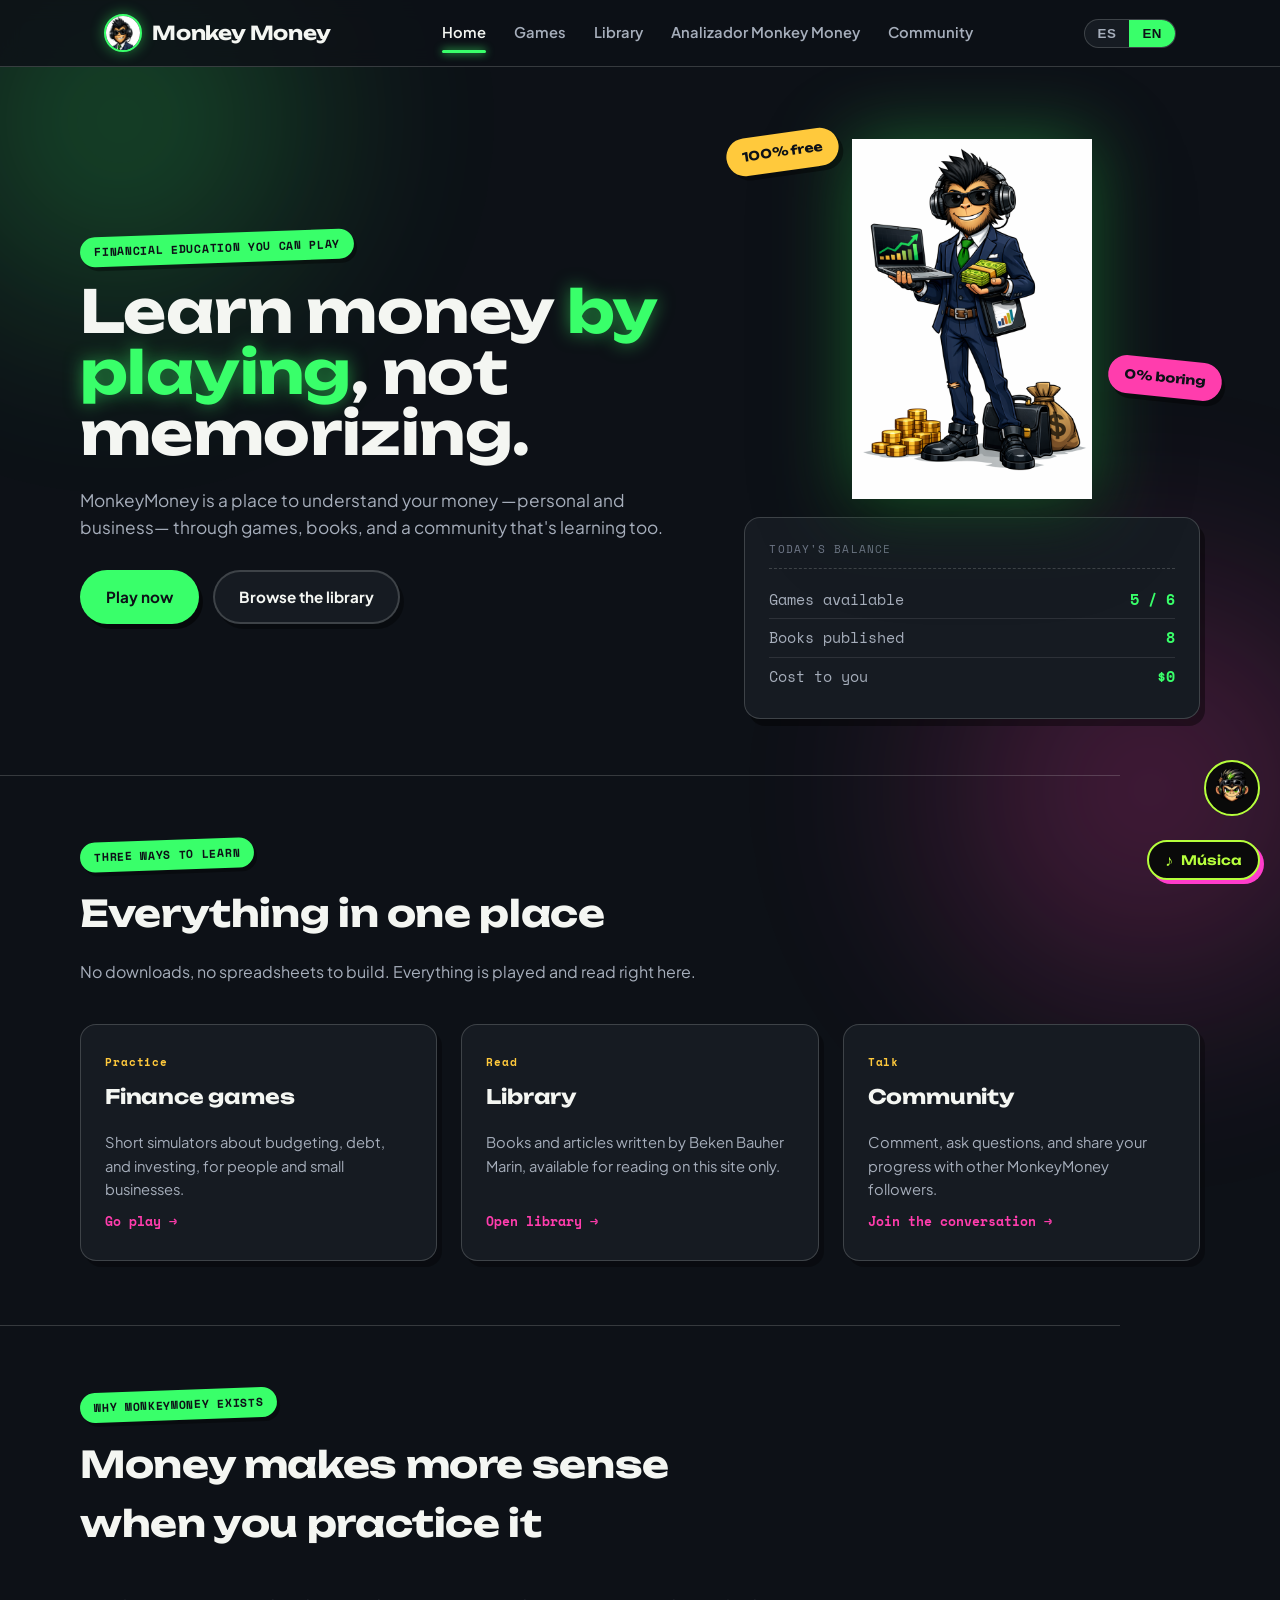
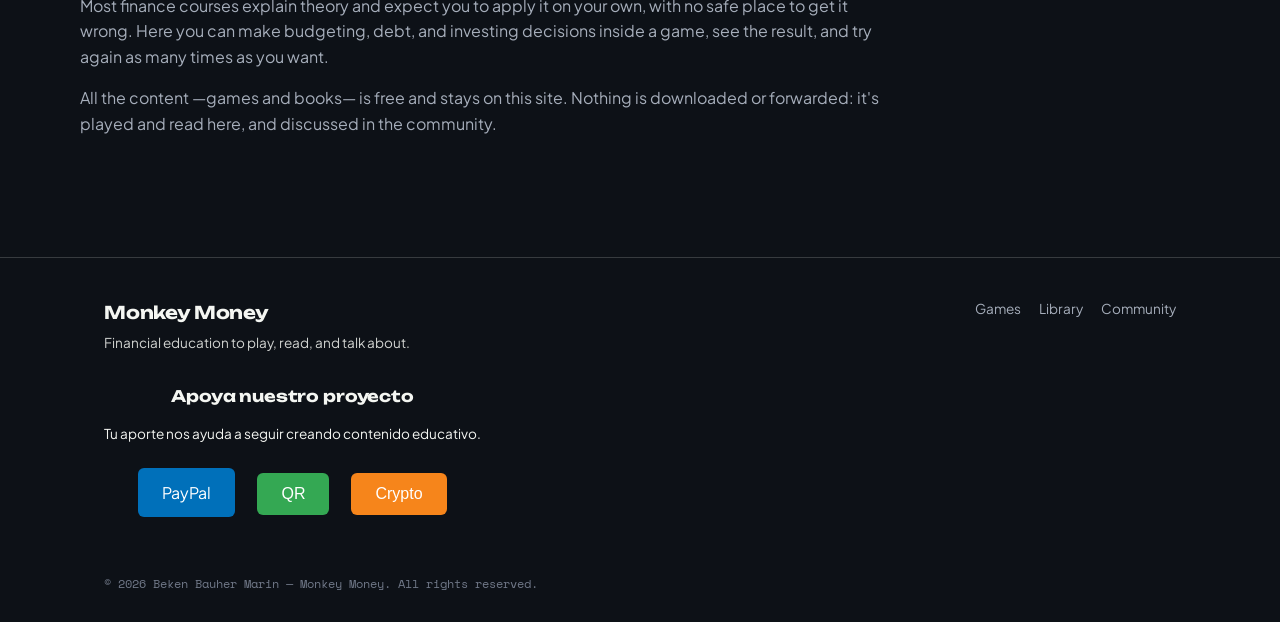
==== commit 0d287367: "Update index.html" ====
--- a/index.html
+++ b/index.html
@@ -1,152 +1,219 @@
 <!doctype html>
 <html lang="es">
 <head>
-<meta charset="utf-8"><meta name="viewport" content="width=device-width,initial-scale=1">
-<title>Analizador Monkey Money</title>
-<link rel="stylesheet" href="style.css">
+<meta charset="utf-8">
+<meta name="viewport" content="width=device-width, initial-scale=1">
+<title>Monkey Money — Educación financiera para jugar, leer y conversar</title>
+<meta name="description" content="Juegos de finanzas personales y empresariales, libros de Beken Bauher Marin y una comunidad para aprender a manejar el dinero.">
+<link rel="icon" href="assets/favicon.png" type="image/png">
+<link rel="preconnect" href="https://fonts.googleapis.com">
+<link rel="preconnect" href="https://fonts.gstatic.com" crossorigin>
+<link href="https://fonts.googleapis.com/css2?family=Unbounded:wght@500;700;800&family=Plus+Jakarta+Sans:wght@400;500;600;700&family=Space+Mono:wght@400;700&display=swap" rel="stylesheet">
+<link rel="stylesheet" href="css/style.css">
 </head>
-<body>
-<div class="app" id="app">
-<header class="site-header" aria-label="Navegación de Monkey Money">
-  <div class="site-header-inner">
-    <a class="site-brand" href="https://monkeymoney.com.co/" aria-label="Monkey Money - Inicio">
-      <span class="site-brand-avatar"><img src="assets/logo-monkeymoney-user.png" alt="Monkey Money"></span>
-      <span class="site-brand-name">MonkeyMoney</span>
+  
+<body data-root="">
+
+<header class="site-header">
+  <div class="nav-inner wrap">
+    <a href="index.html" class="logo">
+      <img src="assets/mascot-face.png" class="logo-mark" alt="Monkey Money">
+      <span class="logo-text">Monkey Money</span>
     </a>
-    <button class="site-nav-toggle" id="siteNavToggle" aria-expanded="false" aria-controls="siteNav" aria-label="Abrir menú de Monkey Money">☰</button>
-    <nav class="site-nav" id="siteNav">
-      <a href="https://monkeymoney.com.co/">Inicio</a>
-      <a href="https://monkeymoney.com.co/juegos.html">Juegos</a>
-      <a href="https://monkeymoney.com.co/biblioteca.html">Biblioteca</a>
-      <a href="https://monkeymoney.com.co/comunidad.html">Comunidad</a>
+    <nav class="main-nav" id="main-nav">
+      <a href="index.html" data-i18n="nav.home" aria-current="page">Inicio</a>
+      <a href="juegos.html" data-i18n="nav.games">Juegos</a>
+      <a href="biblioteca.html" data-i18n="nav.library">Biblioteca</a>
+      <a href="Analizador/index.html" data-i18n="nav.analyzer">Analizador Monkey Money</a>
+      <a href="comunidad.html" data-i18n="nav.community">Comunidad</a>
     </nav>
-    <div class="site-lang" aria-label="Idioma">
-      <button class="lang-active">ES</button><button disabled>EN</button>
+    <div class="nav-right">
+      <div class="lang-toggle" role="group" aria-label="Idioma / Language">
+        <button class="lang-btn" data-lang="es" aria-pressed="true">ES</button>
+        <button class="lang-btn" data-lang="en" aria-pressed="false">EN</button>
+      </div>
+      <button class="menu-toggle" aria-label="Menú" aria-expanded="false">☰</button>
     </div>
   </div>
 </header>
-<header class="topbar">
-  <button class="mobile-menu-btn" id="mobileMenuBtn" aria-label="Abrir menú">☰</button>
-  <div class="brand">
-    <img src="assets/logo.png" class="mm-site-logo" alt="Monkey Money">
-    <div><div class="title">Analizador Monkey Money</div><div class="subtitle">Educación financiera para jugar, aprender y decidir mejor</div></div>
-  </div>
-  <div class="slogan">Aprende finanzas jugando, no memorizando <span></span></div>
-  <div class="legend">
-    <div class="legend-card good"><img src="assets/good.png"><div><b>Buena</b><small>Recomendada</small></div></div>
-    <div class="legend-card neutral"><img src="assets/neutral.png"><div><b>Regular</b><small>Analizar más</small></div></div>
-    <div class="legend-card bad"><img src="assets/bad.png"><div><b>Mala</b><small>No recomendable</small></div></div>
-  </div>
-</header>
-<div class="body">
-<aside class="sidebar" id="sidebar">
-  <button class="side-item active" data-page="inicio"><span>⌂</span><b>Inicio</b></button>
-  <button class="side-item selected" data-page="analiza"><span>⌕</span><b>1. Analiza tu inversión</b></button>
-  <button class="side-item indent analysis-type selected" data-page="analiza" data-analysis-type="acciones"><span>↗</span> Acciones</button>
-  <button class="side-item analysis-type" data-page="analiza" data-analysis-type="inmuebles"><span>⌂</span> Inmuebles</button>
-  <button class="side-item analysis-type" data-page="analiza" data-analysis-type="cdt"><span>▥</span> CDT / Renta fija</button>
-  <button class="side-item analysis-type" data-page="analiza" data-analysis-type="etf"><span>▤</span> ETF / Fondos</button>
-  <button class="side-item analysis-type" data-page="analiza" data-analysis-type="negocios"><span>♢</span> Negocios / Proyectos</button>
-  <button class="side-item analysis-type" data-page="analiza" data-analysis-type="otra"><span>⚙</span> Otra inversión</button>
-  <div class="separator"></div>
-  <button class="side-item" data-page="comparar"><span>⚖</span><b>2. Compara inversiones</b></button>
-  <div class="separator"></div>
-  <button class="side-item" data-page="whatif"><span>↗</span><b>3. ¿Qué pasaría si...?</b></button>
-  <div class="separator"></div>
-  <button class="side-item" data-page="aprende"><span>▣</span><b>4. Aprende</b></button>
-  <div class="separator"></div>
-  <button class="side-item" data-page="glosario"><span>▧</span><b>5. Glosario</b></button>
-  <div class="separator"></div>
-  <button class="side-item" data-page="config"><span>⚙</span><b>6. Configuración</b></button>
-  <div class="education"><div class="mini-logo">🐵</div><p>El dinero se entiende mejor cuando se practica.</p><div class="green-line"></div></div>
-</aside>
-<main class="main">
-  <section id="page-analiza" class="page active-page">
-    <div class="section-header">
-      <div class="section-title"><span id="analysisIcon">📈</span><div><b id="analysisTitle">Acciones</b><small id="analysisSubtitle">Analiza una empresa y sus indicadores de valoración, rentabilidad y crecimiento.</small></div></div>
-      <div class="tip"><img src="assets/bulb.png"><span>Llena solo los datos que conozcas. Monkey Money combina rentabilidad, crecimiento, valoración y margen de seguridad para darte una señal educativa.</span></div>
-    </div>
-    <div class="columns">
-      <section class="leftcol">
-        <div class="card input-card">
-          <div class="card-title">1. Datos de la inversión <span>(llena solo lo que conozcas)</span></div>
-          <div class="form-grid" id="analysisFormGrid">
-            <label>Nombre de la inversión</label><input id="name" value="Ecopetrol (ECOPETROL)">
-            <label>Precio actual por acción</label><div class="money"><span>$</span><input id="price" type="number" value="1950"></div>
-            <label>Número de acciones que comprarás</label><input id="shares" type="number" value="1000">
-            <label>Dividendos anuales por acción</label><div class="money"><span>$</span><input id="dividend" type="number" value="120"></div>
-            <label>Crecimiento esperado del dividendo</label><div class="suffix"><input id="divGrowth" type="number" step="0.1" value="5"><span>% anual</span></div>
-            <label>Crecimiento esperado de la empresa</label><div class="suffix"><input id="growth" type="number" step="0.1" value="8"><span>% anual</span></div>
-            <label>Utilidad por acción (EPS)</label><div class="money"><span>$</span><input id="eps" type="number" value="240"></div>
-            <label>Valor en libros por acción</label><div class="money"><span>$</span><input id="book" type="number" value="1000"></div>
-            <label>Tasa de descuento <small>(costo de oportunidad)</small></label><div class="suffix"><input id="discount" type="number" step="0.1" value="10"><span>% anual</span></div>
-            <label>Horizonte de inversión</label><div class="suffix"><input id="horizon" type="number" value="5"><span>años</span></div>
+
+<main>
+  <section class="hero wrap">
+    <div class="hero-grid">
+      <div>
+        <span class="eyebrow" data-i18n="hero.eyebrow">Educación financiera en español</span>
+        <h1>
+          <span data-i18n="hero.title.part1">Aprende finanzas</span>
+          <em data-i18n="hero.title.em">jugando</em>,
+          <span data-i18n="hero.title.part2">no memorizando.</span>
+        </h1>
+        <p class="lead" data-i18n="hero.lead">Monkey Money es un espacio para entender tu dinero —personal y de negocio— a través de juegos, libros y una comunidad que también está aprendiendo.</p>
+        <div class="cta-row">
+          <a href="juegos.html" class="btn btn-primary" data-i18n="hero.cta.play">Jugar ahora</a>
+          <a href="biblioteca.html" class="btn btn-secondary" data-i18n="hero.cta.read">Ver la biblioteca</a>
+        </div>
+      </div>
+      <div class="hero-visual">
+        <span class="sticker sticker-1" data-i18n="hero.sticker1">100% gratis</span>
+        <span class="sticker sticker-2" data-i18n="hero.sticker2">0% aburrido</span>
+        <img src="assets/mascot-hero.png" alt="MonkeyMoney mascota" class="mascot-hero-img">
+        <div class="statement">
+        <div class="statement-title" data-i18n="hero.statement.title">Balance de hoy</div>
+        <div class="statement-row">
+          <span data-i18n="hero.statement.games">Juegos disponibles</span>
+          <span class="amount" id="stat-games">—</span>
+        </div>
+        <div class="statement-row">
+          <span data-i18n="hero.statement.books">Libros publicados</span>
+          <span class="amount" id="stat-books">—</span>
+        </div>
+        <div class="statement-row">
+          <span data-i18n="hero.statement.cost">Costo para ti</span>
+          <span class="amount" data-i18n="hero.statement.cost.value">$0</span>
+        </div>
+        </div>
+      </div>
+    </div>
+  </section>
+
+  <hr class="hairline wrap">
+
+  <section class="section wrap">
+    <div class="section-head">
+      <span class="eyebrow" data-i18n="pillars.eyebrow">Tres formas de aprender</span>
+      <h2 data-i18n="pillars.title">Todo en un solo lugar</h2>
+      <p data-i18n="pillars.lead">No hace falta descargar nada ni crear hojas de cálculo. Todo se juega y se lee directamente aquí.</p>
+    </div>
+    <div class="pillars">
+      <a href="juegos.html" class="pillar-card">
+        <span class="pillar-icon" data-i18n="pillars.games.tag">PRACTICAR</span>
+        <h3 data-i18n="pillars.games.title">Juegos financieros</h3>
+        <p data-i18n="pillars.games.desc">Simuladores cortos de presupuesto, deudas e inversión para personas y negocios.</p>
+        <span class="go" data-i18n="pillars.games.go">Ir a jugar →</span>
+      </a>
+      <a href="biblioteca.html" class="pillar-card">
+        <span class="pillar-icon" data-i18n="pillars.library.tag">LEER</span>
+        <h3 data-i18n="pillars.library.title">Biblioteca</h3>
+        <p data-i18n="pillars.library.desc">Libros y artículos escritos por Beken Bauher Marin, disponibles solo para lectura en línea.</p>
+        <span class="go" data-i18n="pillars.library.go">Abrir biblioteca →</span>
+      </a>
+      <a href="comunidad.html" class="pillar-card">
+        <span class="pillar-icon" data-i18n="pillars.community.tag">CONVERSAR</span>
+        <h3 data-i18n="pillars.community.title">Comunidad</h3>
+        <p data-i18n="pillars.community.desc">Comenta, pregunta y comparte tu progreso con otros seguidores de MonkeyMoney.</p>
+        <span class="go" data-i18n="pillars.community.go">Unirme a la conversación →</span>
+      </a>
+    </div>
+  </section>
+
+  <hr class="hairline wrap">
+
+  <section class="section wrap">
+    <div class="section-head">
+      <span class="eyebrow" data-i18n="about.eyebrow">Por qué existe Monkey Money</span>
+      <h2 data-i18n="about.title">El dinero se entiende mejor cuando se practica</h2>
+    </div>
+    <p data-i18n="about.body1" style="max-width:68ch;color:var(--ink-soft)">La mayoría de los cursos de finanzas explican teoría y esperan que la apliques sola o solo, sin un lugar seguro para equivocarte. Aquí puedes tomar decisiones de presupuesto, deuda e inversión dentro de un juego, ver el resultado y volver a intentarlo cuantas veces quieras.</p>
+    <p data-i18n="about.body2" style="max-width:68ch;color:var(--ink-soft)">Todo el contenido —juegos y libros— es gratuito y queda dentro de la página. No se descarga ni se reenvía: se juega y se lee aquí, y se discute en la comunidad.</p>
+  </section>
+</main>
+
+<footer class="site-footer">
+  <div class="wrap">
+    <div class="footer-inner">
+      <div>
+        <div class="logo-text" style="font-size:1.1rem">Monkey Money</div>
+        <p data-i18n="footer.tagline" style="max-width:32ch;opacity:0.85;margin-top:6px">Educación financiera para jugar, leer y conversar.</p>
+       
+       <!-- Sección de Donaciones -->
+  <div style="text-align:center; margin:30px 0;">
+  <h3>Apoya nuestro proyecto</h3>
+  <p>Tu aporte nos ayuda a seguir creando contenido educativo.</p>
+
+  <!-- Botón PayPal directo -->
+   <a href="https://www.paypal.com/donate/?business=N66LHU6PSTJXJ&no_recurring=0&item_name=Gracias+por+creer+en+MonkeyMoney+y+en+el+poder+de+aprender+juntos%2C+con+tu+aporte+seguimos+compartiendo+educaci%C3%B3n+financiera.%21&currency_code=USD" target="_blank" 
+
+     style="background-color:#0070ba; color:white; padding:12px 24px; 
+            text-decoration:none; font-size:16px; border-radius:6px; 
+            display:inline-block; margin:10px;">
+    PayPal
+  </a>
+
+ <!-- Botón para abrir modal QR -->
+     <button onclick="document.getElementById('qrModal').style.display='block'" 
+          style="background-color:#34a853; color:white; padding:12px 24px; 
+                 font-size:16px; border:none; border-radius:6px; cursor:pointer; margin:10px;">
+    QR
+  </button>
+   </a>
+    <!-- Botón para abrir modal QR -->
+  <button onclick="document.getElementById('metamaskModal').style.display='block'" 
+          style="background-color:#f6851b; color:white; padding:12px 24px; 
+                 font-size:16px; border:none; border-radius:6px; cursor:pointer; margin:10px;">
+    Crypto
+    </button>
+</div> 
+
+<!-- Ventana emergente (modal) oculta por defecto -->
+ <div id="qrModal" style="display:none; position:fixed; z-index:1000; left:0; top:0; 
+     width:100%; height:100%; overflow:auto; background-color:rgba(0,0,0,0.7);">
+  <div style="background:#fff; margin:10% auto; padding:20px; border-radius:8px; width:300px; text-align:center;">
+    <span onclick="document.getElementById('qrModal').style.display='none'" 
+          style="color:#aaa; float:right; font-size:28px; font-weight:bold; cursor:pointer;">&times;</span>
+    <h3>Escanea el QR</h3>
+    <img src="Código QR.png" alt="QR de PayPal" width="200">
+    <p>Gracias por tu apoyo 💙</p>
+  </div>
+ 
+  
+</div>
+   <!-- Ventana emergente (modal) oculta por defecto -->
+ <div id="metamaskModal" style="display:none; position:fixed; z-index:1000; left:0; top:0; 
+     width:100%; height:100%; overflow:auto; background-color:rgba(0,0,0,0.7);">
+  <div style="background:#fff; margin:10% auto; padding:20px; border-radius:8px; width:320px; text-align:center;">
+    <span onclick="document.getElementById('metamaskModal').style.display='none'" 
+          style="color:#aaa; float:right; font-size:28px; font-weight:bold; cursor:pointer;">&times;</span>
+    <h3>Dirección de MetaMask</h3>
+    <p style="word-break:break-all; font-size:14px; color:#333;">
+      0x2881e4c35049CE3E712d4f6F079DB310F0bE7D4f
+    </p>
+    <p>Gracias por tu apoyo 🚀</p>
+  </div>
+</div>
+      </div>
+      <nav style="display:flex;gap:18px;flex-wrap:wrap">
+        <a href="juegos.html" data-i18n="nav.games">Juegos</a>
+        <a href="biblioteca.html" data-i18n="nav.library">Biblioteca</a>
+        <a href="comunidad.html" data-i18n="nav.community">Comunidad</a>
+      </nav>
+    </div>
+    <div class="footer-copy">© <span id="year"></span> Beken Bauher Marin — Monkey Money. <span data-i18n="footer.rights">Todos los derechos reservados.</span></div>
+  
+  </div>
+
+        <!--<center>
+        <div style="text-align:center; margin:30px 0;">
+  <h3>Apoyemos, "solo el puebo salva al pueblo."</h3>
+  <p>Tu aporte ayuda a los mas damnificados! </p>
+
+  <!-- Botón Donaciones directo -->
+ <!-- <a href="https://abaco.org.co/donar/#donar" target="_blank" 
+
+     style="background-color:#0070ba; color:white; padding:12px 24px; 
+            text-decoration:none; font-size:16px; border-radius:6px; 
+            display:inline-block; margin:10px;">
+    Aabaco
+  </a>-->
           </div>
-        </div>
-        <div class="card loan-card">
-          <div class="card-title">2. ¿Vas a pedir un préstamo?</div>
-          <div class="toggle"><button id="loanNo" class="toggle-btn active">No</button><button id="loanYes" class="toggle-btn">Sí</button></div>
-          <div class="help">Si seleccionas “Sí”, completa estos datos:</div>
-          <div class="loan-grid"><label>Monto del préstamo</label><input id="loanAmount" type="number" value="0"><label>Tasa de interés</label><div class="suffix"><input id="loanRate" type="number" value="0"><span>% anual</span></div><label>Plazo del préstamo</label><div class="suffix"><input id="loanYears" type="number" value="0"><span>años</span></div></div>
-        </div>
-        <div class="card meaning-card"><div class="meaning-title">ⓘ ¿Qué significa cada dato?</div><ul id="meaningList"></ul></div>
-      </section>
-      <section class="centercol">
-        <div class="results-title" id="resultsTitleText">Resultados de la inversión</div>
-        <div class="verdict-card" id="verdictCard">
-          <div class="verdict"><img id="verdictImg" src="assets/central_good.png"><div><div class="small-title">Veredicto general</div><div id="verdict" class="verdict-pill">BUENA</div><p id="verdictText">La inversión se ve atractiva según tus parámetros.</p><div class="score-line">Puntuación: <b id="scoreValue">0,0 / 6</b></div></div></div>
-          <div class="return"><div class="small-title">Rentabilidad esperada ⓘ</div><div id="returnPct" class="big">13,8%</div><small>anual</small></div>
-        </div>
-        <div class="kpi-row"><div class="kpi-card"><div class="small-title">Ganancia estimada en <span id="horizonLabel">5</span> años</div><div id="gain" class="kpi-value">$ 1.009.000</div><small>(sin contar dividendos)</small></div><div class="kpi-card highlight"><div class="small-title">Rentabilidad total estimada</div><div id="totalReturn" class="kpi-value">73,3%</div><small>en <span id="totalYears">5</span> años</small></div></div>
-        <div class="card indicators"><div class="card-title green">Indicadores importantes</div><div class="indicator-head"><span>Indicador</span><span>Resultado</span><span>¿Qué significa?</span><span>Evaluación</span></div>
-          <div class="indicator-row"><b id="metricName0">PER <small>(Price to Earnings)</small></b><span id="per">8,1</span><span>Cuántas veces pagas las ganancias.</span><span id="perEval"></span></div>
-          <div class="indicator-row"><b id="metricName1">ROE <small>(Return on Equity)</small></b><span id="roe">24%</span><span>Qué tan bien usa el capital.</span><span id="roeEval"></span></div>
-          <div class="indicator-row"><b id="metricName2">P/B <small>(Price to Book)</small></b><span id="pb">1,0</span><span>Cuánto pagas por $1 de patrimonio.</span><span id="pbEval"></span></div>
-          <div class="indicator-row"><b id="metricName3">Dividend Yield</b><span id="dy">6,2%</span><span>Rendimiento por dividendos.</span><span id="dyEval"></span></div>
-          <div class="indicator-row"><b id="metricName4">CAGR <small>(Crecimiento anual)</small></b><span id="cagr">8%</span><span>Crecimiento anual compuesto.</span><span id="cagrEval"></span></div>
-          <div class="indicator-row"><b id="metricName5">Margen de seguridad</b><span id="mos">22,6%</span><span>Diferencia entre precio y valor estimado.</span><span id="mosEval"></span></div>
-        </div>
-        <div class="card projection"><div class="card-title green">📈 Proyección de valor de tu inversión</div><div class="chart-wrap"><canvas id="chart"></canvas></div><div class="projection-note">Con una rentabilidad del <b id="projRate">13,8%</b> anual, tu inversión de <b id="initialText">$1.950.000</b> podría crecer hasta <b id="finalText">$3.730.000</b> en <span id="yearsText">5</span> años (sin contar dividendos).</div></div>
-      </section>
-      <aside class="rightcol">
-        <div class="card summary"><div class="card-title">Resumen de la inversión</div><div class="sumrow"><span>Inversión inicial</span><b id="sInitial">$ 1.950.000</b></div><div class="sumrow"><span>Ganancia estimada</span><b id="sGain">$ 1.009.000</b></div><div class="sumrow"><span>Dividendos estimados</span><b id="sDiv">$ 420.000</b></div><div class="sumrow"><span>Valor final aproximado</span><b id="sFinal">$ 3.379.000</b></div><div class="sum-total"><span>Rentabilidad total estimada</span><b id="sTotal">73,3%</b><small>en <span id="sYears">5</span> años</small></div></div>
-        <div class="card why" id="whyCard"><div class="why-head"><img src="assets/why_good.png"><b>¿Por qué esta calificación?</b></div><div class="why-status"><img id="whyImg" src="assets/good.png"><b id="whyLabel">BUENA</b></div><ul id="whyList"></ul></div>
-        <div class="card warning"><div class="warning-title">💡 Ten en cuenta</div><p>Una señal favorable no elimina el riesgo. Compara alternativas, revisa las fuentes y no concentres todo tu dinero en una sola inversión.</p></div>
-        <div class="card learn"><div class="learn-title">▱ Aprende con Monkey Money</div><b>¿Qué es el PER?</b><strong>Una señal de valoración</strong><p>Sirve para relacionar el precio de una acción con sus ganancias por acción.</p><button class="link-btn" data-page="glosario">Ver glosario →</button></div>
-      </aside>
-    </div>
-  </section>
-
-  <section id="page-inicio" class="page">
-    <div class="hero-card"><div><span class="eyebrow">MONKEY MONEY</span><h1>El dinero se entiende mejor cuando se practica.</h1><p>Analiza inversiones, compara escenarios y aprende los conceptos detrás de cada decisión.</p><button class="primary-btn" data-page="analiza">Comenzar análisis</button></div><div class="hero-monkey">🐵<span>💹</span></div></div>
-    <div class="feature-grid"><div class="feature-card"><div class="feature-icon">📊</div><h3>Analiza</h3><p>Usa indicadores sencillos para entender una inversión.</p></div><div class="feature-card"><div class="feature-icon">⚖️</div><h3>Compara</h3><p>Contrasta hasta tres alternativas con una tabla clara.</p></div><div class="feature-card"><div class="feature-icon">🧪</div><h3>Experimenta</h3><p>Descubre qué pasa cuando cambias crecimiento, precio o plazo.</p></div><div class="feature-card"><div class="feature-icon">📚</div><h3>Aprende</h3><p>Convierte cada análisis en una pequeña lección.</p></div></div>
-    <div class="download-card card"><div><span class="eyebrow">APLICACIÓN DE ESCRITORIO</span><h3>Analizador Monkey Money también en tu computador</h3><p>Usa el analizador desde Windows o Mac, con la misma experiencia de Monkey Money.</p></div><div class="download-actions"><a class="download-btn" href="downloads/Analizador-Monkey-Money-Windows.exe" download>🪟 Descargar para Windows</a><a class="download-btn secondary" href="downloads/Analizador-Monkey-Money-Mac.dmg" download> Descargar para Mac</a></div></div><div class="disclaimer">Este enfoque permite <strong>aprender los fundamentos financieros, interpretar información económica y tomar decisiones informadas de manera teórica</strong>, asegurando que el conocimiento adquirido sea académico y no una instrucción para invertir personalmente.</div>
-  </section>
-
-  <section id="page-comparar" class="page"><div class="page-head"><div><span class="eyebrow">COMPARAR</span><h2>Compara inversiones</h2><p>Introduce datos rápidos de hasta tres alternativas y ordena la decisión por una señal educativa.</p></div></div><div class="compare-grid" id="compareGrid"></div></section>
-
-  <section id="page-whatif" class="page"><div class="page-head"><div><span class="eyebrow">SIMULADOR</span><h2>¿Qué pasaría si...?</h2><p>Juega con los supuestos y observa cómo cambia el resultado.</p></div></div><div class="whatif-grid"><div class="card scenario-card"><div class="card-title">Ajusta el escenario</div><label>Precio actual<input id="wfPrice" type="number" value="1950"></label><label>Crecimiento esperado<input id="wfGrowth" type="number" value="8" step="0.1"></label><label>Tasa de descuento<input id="wfDiscount" type="number" value="10" step="0.1"></label><label>Horizonte (años)<input id="wfYears" type="number" value="5"></label></div><div class="card scenario-result"><div class="scenario-badge" id="wfBadge">BUENA</div><div class="scenario-big" id="wfValue">$ 2.869.000</div><p>Valor aproximado al final del horizonte, con los supuestos seleccionados.</p><div class="mini-metrics"><div><span>Rentabilidad anual</span><b id="wfReturn">8%</b></div><div><span>Precio vs. valor</span><b id="wfMargin">—</b></div></div></div></div></section>
-
-  <section id="page-aprende" class="page"><div class="page-head"><div><span class="eyebrow">APRENDER</span><h2>Aprende mientras analizas</h2><p>Explicaciones cortas, pensadas para tomar decisiones con más contexto.</p></div></div><div class="lesson-grid" id="lessonGrid">
-<article><span>01</span><h3>PER</h3><p>Compara el precio con las ganancias por acción. Un PER alto puede exigir mucho crecimiento para justificarse.</p></article>
-<article><span>02</span><h3>ROE</h3><p>Mide la rentabilidad generada sobre el patrimonio y ayuda a observar eficiencia del capital.</p></article>
-<article><span>03</span><h3>Margen de seguridad</h3><p>Es la distancia entre precio y valor estimado. Un margen mayor puede dar más espacio frente a errores.</p></article>
-<article><span>04</span><h3>Dividend Yield</h3><p>Relaciona el dividendo anual con el precio actual.</p></article>
-<article><span>05</span><h3>EPS</h3><p>Ganancia por acción. Es una pieza básica para calcular el PER y evaluar crecimiento de utilidades.</p></article>
-<article><span>06</span><h3>P/B</h3><p>Compara el precio de mercado con el valor contable o patrimonio por acción.</p></article>
-<article><span>07</span><h3>CAGR</h3><p>Resume el crecimiento anual compuesto de una variable durante un período.</p></article>
-<article><span>08</span><h3>Flujo de caja</h3><p>Muestra el dinero que entra y sale. El flujo de caja libre ayuda a estudiar la capacidad de generar efectivo.</p></article>
-<article><span>09</span><h3>Volatilidad</h3><p>Describe cuánto fluctúa un precio. Mayor volatilidad suele implicar mayor incertidumbre.</p></article>
-<article><span>10</span><h3>Beta</h3><p>Mide la sensibilidad de un activo frente a los movimientos del mercado de referencia.</p></article>
-<article><span>11</span><h3>ROIC</h3><p>Observa el retorno generado sobre el capital invertido y ayuda a estudiar la calidad del negocio.</p></article>
-<article><span>12</span><h3>Deuda / EBITDA</h3><p>Ayuda a evaluar el peso de la deuda frente a la generación operativa de la empresa.</p></article>
-</div></section>
-
-  <section id="page-glosario" class="page"><div class="page-head"><div><span class="eyebrow">GLOSARIO</span><h2>Glosario financiero</h2><p>Conceptos esenciales en lenguaje sencillo.</p></div><input id="glossarySearch" class="search" placeholder="Buscar término..."></div><div class="glossary-grid" id="glossaryGrid"></div></section>
-
-  <section id="page-config" class="page"><div class="page-head"><div><span class="eyebrow">CONFIGURACIÓN</span><h2>Configuración</h2><p>Personaliza la experiencia de Analizador Monkey Money.</p></div></div><div class="settings-card card"><div class="setting-row"><div><b>Nombre de la aplicación</b><small>Se muestra en la ventana y el encabezado.</small></div><input id="appName" value="Analizador Monkey Money"></div><div class="setting-row"><div><b>Moneda</b><small>Formato de presentación de valores.</small></div><select id="currency"><option value="COP">COP · Peso colombiano</option><option value="USD">USD · Dólar</option><option value="EUR">EUR · Euro</option></select></div><div class="setting-row"><div><b>Modo oscuro</b><small>Cambia la apariencia de la aplicación.</small></div><label class="switch"><input id="darkMode" type="checkbox"><span></span></label></div><div class="setting-row"><div><b>MonkeyMoney.com.co</b><small>Visita nuestra página oficial.</small></div><a class="website-btn" href="https://monkeymoney.com.co/" target="_blank" rel="noreferrer">Abrir MonkeyMoney.com.co ↗</a></div><div class="setting-row"><div><b>Mostrar advertencias educativas</b><small>Consejos y recordatorios de riesgo.</small></div><label class="switch"><input id="showWarnings" type="checkbox" checked><span></span></label></div><div class="about"><div class="about-brand"><b>Monkey Money</b></div><p>Una aplicación de MonkeyMoney.</p><p>© 2026 Beken Bauher Marín - Todos los derechos reservados.</p><p class="tiny">Educación financiera para jugar, leer y conversar.</p></div></div></section>
-</main></div>
-<footer><span>━</span><span>No se trata de hacerte rico rápido, sino de tomar mejores decisiones hoy para tener más libertad mañana.</span><span>━</span></footer>
-</div>
-<script src="app.js"></script>
-</body></html>+      </div>
+    </div>
+</footer></center>
+
+<script>document.getElementById("year").textContent = new Date().getFullYear();</script>
+<script src="js/i18n.js"></script>
+<script src="js/main.js"></script>
+<script src="js/home-stats.js"></script>
+   <script src="js/player.js"></script>
+  <script src="js/chatbot.js"></script>
+</body>
+</html>
--- a/css/style.css
+++ b/css/style.css
@@ -0,0 +1,643 @@
+/* ============================================
+   MonkeyMoney — Design tokens
+   "Plataforma gamer de finanzas", no libro contable
+   ============================================ */
+:root {
+  --void: #0D1117;
+  --surface: #161B22;
+  --surface-2: #1D2430;
+  --line: rgba(244, 246, 242, 0.10);
+  --line-strong: rgba(244, 246, 242, 0.18);
+
+  --ink: #F4F6F2;
+  --ink-soft: #A6AEBB;
+  --ink-faint: #707888;
+
+  --acid: #39FF6A;
+  --acid-dim: #1F8C3E;
+  --pulse: #FF3DAD;
+  --pulse-dim: #99205E;
+  --gold: #FFC93C;
+  --gold-dim: #9C7A1F;
+
+  --paper: #FAF7EF;
+  --paper-ink: #16181B;
+
+  --font-display: "Unbounded", "Plus Jakarta Sans", system-ui, sans-serif;
+  --font-body: "Plus Jakarta Sans", system-ui, -apple-system, sans-serif;
+  --font-mono: "Space Mono", "Courier New", monospace;
+
+  --max-width: 1120px;
+  --radius: 16px;
+  --radius-sm: 10px;
+}
+
+/* legacy aliases so older HTML/JS using these var names still resolve correctly */
+:root {
+  --ledger-green: #0F1A14;
+  --ledger-green-light: #16261D;
+  --brass: var(--gold);
+  --brass-light: var(--gold);
+  --wax-red: var(--pulse);
+  --parchment: var(--void);
+  --parchment-card: var(--surface);
+  --line-strong: rgba(244, 246, 242, 0.18);
+}
+
+* { box-sizing: border-box; }
+html { scroll-behavior: smooth; }
+
+body {
+  margin: 0;
+  background: var(--void);
+  color: var(--ink);
+  font-family: var(--font-body);
+  font-size: 16px;
+  line-height: 1.6;
+  -webkit-font-smoothing: antialiased;
+  position: relative;
+  overflow-x: hidden;
+}
+
+/* Manchas de luz ambiental — evita el "negro plano + un acento" */
+body::before, body::after {
+  content: "";
+  position: fixed;
+  border-radius: 50%;
+  filter: blur(90px);
+  z-index: 0;
+  pointer-events: none;
+  opacity: 0.30;
+}
+body::before {
+  width: 560px; height: 560px;
+  top: -160px; left: -160px;
+  background: radial-gradient(circle, var(--acid), transparent 70%);
+}
+body::after {
+  width: 620px; height: 620px;
+  bottom: -200px; right: -180px;
+  background: radial-gradient(circle, var(--pulse), transparent 70%);
+}
+
+img { max-width: 100%; display: block; }
+a { color: inherit; }
+
+h1, h2, h3 {
+  font-family: var(--font-display);
+  font-weight: 700;
+  margin: 0 0 0.4em;
+  letter-spacing: -0.01em;
+  color: var(--ink);
+}
+
+.eyebrow {
+  font-family: var(--font-mono);
+  font-size: 0.72rem;
+  font-weight: 700;
+  letter-spacing: 0.06em;
+  text-transform: uppercase;
+  color: var(--void);
+  background: var(--acid);
+  display: inline-block;
+  padding: 6px 14px;
+  border-radius: 100px;
+  transform: rotate(-2deg);
+  box-shadow: 3px 4px 0 rgba(0,0,0,0.35);
+  position: relative;
+  z-index: 1;
+}
+
+.wrap {
+  max-width: var(--max-width);
+  margin: 0 auto;
+  padding: 0 24px;
+  position: relative;
+  z-index: 1;
+}
+
+.hairline {
+  border: none;
+  border-top: 1px solid var(--line-strong);
+  margin: 0;
+}
+
+/* Focus visibility (accessibility) */
+a:focus-visible, button:focus-visible, input:focus-visible, .lang-btn:focus-visible {
+  outline: 3px solid var(--gold);
+  outline-offset: 2px;
+  border-radius: 4px;
+}
+
+@media (prefers-reduced-motion: reduce) {
+  *, *::before, *::after { animation-duration: 0.001ms !important; transition-duration: 0.001ms !important; }
+}
+
+/* ============================================
+   Header / Nav
+   ============================================ */
+header.site-header {
+  background: rgba(13, 17, 23, 0.85);
+  backdrop-filter: blur(10px);
+  color: var(--ink);
+  position: sticky;
+  top: 0;
+  z-index: 50;
+  border-bottom: 1px solid var(--line-strong);
+}
+
+.nav-inner {
+  display: flex;
+  align-items: center;
+  justify-content: space-between;
+  padding: 14px 24px;
+}
+
+.logo {
+  display: flex;
+  align-items: center;
+  gap: 10px;
+  text-decoration: none;
+  color: var(--ink);
+}
+
+.logo-mark {
+  width: 38px;
+  height: 38px;
+  border-radius: 50%;
+  border: 2px solid var(--acid);
+  display: flex;
+  align-items: center;
+  justify-content: center;
+  font-family: var(--font-mono);
+  font-weight: 700;
+  font-size: 0.78rem;
+  color: var(--gold);
+  flex-shrink: 0;
+  overflow: hidden;
+  object-fit: cover;
+  background: var(--surface);
+  box-shadow: 0 0 14px rgba(57,255,106,0.45);
+}
+
+.logo-text {
+  font-family: var(--font-display);
+  font-size: 1.2rem;
+  font-weight: 700;
+  letter-spacing: -0.01em;
+}
+
+nav.main-nav {
+  display: flex;
+  align-items: center;
+  gap: 28px;
+}
+
+nav.main-nav a {
+  text-decoration: none;
+  font-size: 0.92rem;
+  font-weight: 600;
+  color: var(--ink-soft);
+  position: relative;
+  padding: 4px 0;
+}
+nav.main-nav a:hover,
+nav.main-nav a[aria-current="page"] { color: var(--ink); }
+nav.main-nav a[aria-current="page"]::after {
+  content: "";
+  position: absolute;
+  left: 0; right: 0; bottom: -4px;
+  height: 3px;
+  border-radius: 2px;
+  background: var(--acid);
+  box-shadow: 0 0 8px var(--acid);
+}
+
+.nav-right {
+  display: flex;
+  align-items: center;
+  gap: 18px;
+}
+
+/* Language toggle */
+.lang-toggle {
+  display: flex;
+  border: 1px solid var(--line-strong);
+  border-radius: 100px;
+  overflow: hidden;
+  font-family: var(--font-mono);
+  font-size: 0.72rem;
+  background: var(--surface);
+}
+.lang-btn {
+  background: transparent;
+  border: none;
+  color: var(--ink-soft);
+  padding: 6px 13px;
+  cursor: pointer;
+  letter-spacing: 0.04em;
+  font-weight: 700;
+}
+.lang-btn[aria-pressed="true"] {
+  background: var(--acid);
+  color: var(--void);
+}
+
+.menu-toggle {
+  display: none;
+  background: var(--surface);
+  border: 1px solid var(--line-strong);
+  border-radius: var(--radius-sm);
+  color: var(--ink);
+  width: 38px;
+  height: 34px;
+  cursor: pointer;
+  font-size: 1.1rem;
+}
+
+@media (max-width: 800px) {
+  nav.main-nav {
+    position: absolute;
+    top: 100%;
+    left: 0; right: 0;
+    background: var(--void);
+    flex-direction: column;
+    align-items: flex-start;
+    padding: 16px 24px 22px;
+    gap: 16px;
+    border-bottom: 1px solid var(--line-strong);
+    display: none;
+  }
+  nav.main-nav.open { display: flex; }
+  .menu-toggle { display: block; }
+}
+
+/* ============================================
+   Hero
+   ============================================ */
+.hero {
+  padding: 72px 0 56px;
+  position: relative;
+}
+
+.hero-grid {
+  display: grid;
+  grid-template-columns: 1.15fr 0.85fr;
+  gap: 48px;
+  align-items: center;
+}
+
+.hero h1 {
+  font-size: clamp(2.3rem, 4.6vw, 3.7rem);
+  line-height: 1.04;
+  color: var(--ink);
+  margin-top: 16px;
+}
+
+.hero h1 em {
+  font-style: normal;
+  color: var(--acid);
+  text-shadow: 0 0 18px rgba(57,255,106,0.5);
+}
+
+.hero p.lead {
+  font-size: 1.08rem;
+  color: var(--ink-soft);
+  max-width: 46ch;
+  margin: 18px 0 28px;
+}
+
+.cta-row { display: flex; gap: 14px; flex-wrap: wrap; }
+
+.btn {
+  display: inline-flex;
+  align-items: center;
+  gap: 8px;
+  font-family: var(--font-body);
+  font-weight: 700;
+  font-size: 0.95rem;
+  text-decoration: none;
+  padding: 13px 24px;
+  border-radius: 100px;
+  border: 2px solid transparent;
+  cursor: pointer;
+  transition: transform 0.12s ease, box-shadow 0.12s ease;
+}
+.btn:hover { transform: translate(-2px, -2px); }
+.btn-primary {
+  background: var(--acid);
+  color: var(--void);
+  box-shadow: 4px 5px 0 rgba(0,0,0,0.5);
+}
+.btn-primary:hover { box-shadow: 6px 7px 0 rgba(0,0,0,0.5); }
+.btn-secondary {
+  background: var(--surface);
+  color: var(--ink);
+  border-color: var(--line-strong);
+  box-shadow: 4px 5px 0 rgba(0,0,0,0.35);
+}
+.btn-secondary:hover { box-shadow: 6px 7px 0 rgba(0,0,0,0.35); border-color: var(--pulse); }
+
+/* Mascota en el hero */
+.hero-visual {
+  display: flex;
+  flex-direction: column;
+  align-items: center;
+  gap: 18px;
+  position: relative;
+}
+.sticker {
+  position: absolute;
+  font-family: var(--font-display);
+  font-weight: 700;
+  font-size: 0.78rem;
+  padding: 9px 16px;
+  border-radius: 100px;
+  box-shadow: 4px 5px 0 rgba(0,0,0,0.4);
+  z-index: 2;
+  white-space: nowrap;
+}
+.sticker-1 {
+  top: -6px; left: -18px;
+  background: var(--gold);
+  color: var(--void);
+  transform: rotate(-8deg);
+}
+.sticker-2 {
+  top: 38%; right: -22px;
+  background: var(--pulse);
+  color: var(--void);
+  transform: rotate(6deg);
+}
+@media (max-width: 460px) {
+  .sticker { font-size: 0.68rem; padding: 7px 12px; }
+  .sticker-1 { left: 4px; }
+  .sticker-2 { right: 4px; }
+}
+.mascot-hero-img {
+  max-width: 240px;
+  width: 100%;
+  filter: drop-shadow(0 0 36px rgba(57,255,106,0.35)) drop-shadow(0 18px 30px rgba(0,0,0,0.55));
+}
+.hero-visual .statement { width: 100%; }
+
+/* Ledger statement card → ahora "panel de stats" estilo HUD */
+.statement {
+  background: var(--surface);
+  border: 1px solid var(--line-strong);
+  border-radius: var(--radius);
+  box-shadow: 5px 7px 0 rgba(0,0,0,0.4);
+  padding: 22px 24px;
+}
+.statement-title {
+  font-family: var(--font-mono);
+  font-size: 0.7rem;
+  text-transform: uppercase;
+  letter-spacing: 0.1em;
+  color: var(--ink-faint);
+  border-bottom: 1px dashed var(--line-strong);
+  padding-bottom: 10px;
+  margin-bottom: 12px;
+}
+.statement-row {
+  display: flex;
+  justify-content: space-between;
+  font-family: var(--font-mono);
+  font-size: 0.92rem;
+  padding: 7px 0;
+  border-bottom: 1px solid var(--line);
+  color: var(--ink-soft);
+}
+.statement-row:last-child { border-bottom: none; }
+.statement-row .amount { color: var(--acid); font-weight: 700; }
+.statement-row .amount.neg { color: var(--pulse); }
+
+/* ============================================
+   Sections / Pillars
+   ============================================ */
+.section { padding: 64px 0; }
+.section-head { max-width: 60ch; margin-bottom: 40px; }
+.section-head h2 { font-size: clamp(1.7rem, 3vw, 2.3rem); color: var(--ink); margin-top: 14px; }
+.section-head p { color: var(--ink-soft); }
+
+.pillars {
+  display: grid;
+  grid-template-columns: repeat(3, 1fr);
+  gap: 24px;
+}
+.pillar-card {
+  background: var(--surface);
+  border: 1px solid var(--line-strong);
+  border-radius: var(--radius);
+  padding: 28px 24px;
+  text-decoration: none;
+  color: var(--ink);
+  display: flex;
+  flex-direction: column;
+  gap: 10px;
+  transition: box-shadow 0.15s ease, transform 0.15s ease, border-color 0.15s ease;
+  box-shadow: 5px 6px 0 rgba(0,0,0,0.3);
+}
+.pillar-card:hover {
+  transform: translate(-3px, -3px);
+  box-shadow: 8px 9px 0 rgba(0,0,0,0.35);
+  border-color: var(--acid);
+}
+.pillar-icon {
+  font-family: var(--font-mono);
+  font-size: 0.7rem;
+  font-weight: 700;
+  color: var(--gold);
+  letter-spacing: 0.08em;
+}
+.pillar-card h3 { font-size: 1.25rem; color: var(--ink); }
+.pillar-card p { color: var(--ink-soft); font-size: 0.92rem; margin: 0; }
+.pillar-card .go {
+  margin-top: auto;
+  font-family: var(--font-mono);
+  font-size: 0.8rem;
+  font-weight: 700;
+  color: var(--pulse);
+}
+
+@media (max-width: 800px) {
+  .hero-grid { grid-template-columns: 1fr; }
+  .pillars { grid-template-columns: 1fr; }
+}
+
+/* ============================================
+   Badge — "logro desbloqueado" (antes: sello de tinta)
+   ============================================ */
+.stamp {
+  font-family: var(--font-mono);
+  font-size: 0.64rem;
+  font-weight: 700;
+  letter-spacing: 0.06em;
+  text-transform: uppercase;
+  width: 60px;
+  height: 60px;
+  display: flex;
+  align-items: center;
+  justify-content: center;
+  text-align: center;
+  line-height: 1.1;
+  flex-shrink: 0;
+  clip-path: polygon(50% 0%, 95% 25%, 95% 75%, 50% 100%, 5% 75%, 5% 25%);
+  position: relative;
+  background: var(--surface-2);
+  border: 2px solid currentColor;
+}
+.stamp-done {
+  color: var(--void);
+  background: var(--acid);
+  box-shadow: 0 0 16px rgba(57,255,106,0.65);
+  border-color: var(--acid);
+}
+.stamp-soon {
+  color: var(--ink-faint);
+  background: var(--surface-2);
+  border-color: var(--line-strong);
+  opacity: 0.8;
+}
+.stamp-new {
+  color: var(--void);
+  background: var(--pulse);
+  box-shadow: 0 0 16px rgba(255,61,173,0.65);
+  border-color: var(--pulse);
+}
+
+/* ============================================
+   Cards grid (games / library)
+   ============================================ */
+.card-grid {
+  display: grid;
+  grid-template-columns: repeat(auto-fill, minmax(260px, 1fr));
+  gap: 22px;
+}
+.content-card {
+  background: var(--surface);
+  border: 1px solid var(--line-strong);
+  border-radius: var(--radius);
+  padding: 22px;
+  display: flex;
+  gap: 16px;
+  flex-direction: column;
+  box-shadow: 5px 6px 0 rgba(0,0,0,0.3);
+  transition: border-color 0.15s ease, transform 0.15s ease;
+}
+.content-card:not(.disabled):hover {
+  border-color: var(--acid);
+  transform: translate(-2px, -2px);
+}
+.content-card-top {
+  display: flex;
+  justify-content: space-between;
+  align-items: flex-start;
+  gap: 12px;
+}
+.content-card h3 { font-size: 1.1rem; color: var(--ink); margin: 0; }
+.content-card p { margin: 0; color: var(--ink-soft); font-size: 0.9rem; }
+.content-card .meta {
+  font-family: var(--font-mono);
+  font-size: 0.7rem;
+  color: var(--gold);
+  text-transform: uppercase;
+  letter-spacing: 0.05em;
+  font-weight: 700;
+}
+.content-card .btn { align-self: flex-start; margin-top: auto; padding: 9px 18px; font-size: 0.85rem; }
+.content-card.disabled { opacity: 0.55; }
+.content-card.disabled .btn { pointer-events: none; }
+
+/* ============================================
+   Game widget
+   ============================================ */
+.game-frame {
+  background: var(--surface);
+  border: 1px solid var(--line-strong);
+  border-radius: var(--radius);
+  padding: 28px;
+}
+.budget-row {
+  display: grid;
+  grid-template-columns: 140px 1fr 70px;
+  align-items: center;
+  gap: 14px;
+  padding: 10px 0;
+  border-bottom: 1px solid var(--line);
+}
+.budget-row label { font-weight: 700; font-size: 0.92rem; color: var(--ink); }
+.budget-row input[type="range"] { width: 100%; accent-color: var(--acid); }
+.budget-row .val { font-family: var(--font-mono); text-align: right; color: var(--ink-soft); }
+.game-feedback {
+  margin-top: 18px;
+  padding: 16px;
+  border-radius: var(--radius-sm);
+  font-family: var(--font-mono);
+  font-size: 0.9rem;
+  border: 1px dashed var(--line-strong);
+}
+.game-feedback.ok { color: var(--acid); border-color: var(--acid); }
+.game-feedback.warn { color: var(--pulse); border-color: var(--pulse); }
+
+/* ============================================
+   Library reader — excepción: superficie clara
+   para lectura larga, como un reflector sobre fondo oscuro
+   ============================================ */
+.reader {
+  background: var(--paper);
+  color: var(--paper-ink);
+  border-radius: var(--radius);
+  padding: 36px;
+  display: none;
+  user-select: text;
+  box-shadow: 0 20px 60px rgba(0,0,0,0.5);
+}
+.reader.open { display: block; }
+.reader h2 { color: var(--paper-ink); }
+.reader .reader-meta {
+  font-family: var(--font-mono);
+  font-size: 0.74rem;
+  color: #6b6b63;
+  margin-bottom: 22px;
+}
+.reader-body p { margin: 0 0 16px; }
+.reader-close { margin-top: 24px; }
+.no-copy-note {
+  font-family: var(--font-mono);
+  font-size: 0.7rem;
+  color: #8a8a80;
+  margin-top: 30px;
+  border-top: 1px dashed rgba(0,0,0,0.15);
+  padding-top: 12px;
+}
+
+/* ============================================
+   Footer
+   ============================================ */
+footer.site-footer {
+  background: var(--void);
+  border-top: 1px solid var(--line-strong);
+  color: var(--ink);
+  padding: 40px 0 28px;
+  margin-top: 40px;
+}
+.footer-inner {
+  display: flex;
+  justify-content: space-between;
+  flex-wrap: wrap;
+  gap: 20px;
+  font-size: 0.85rem;
+}
+.footer-inner a { text-decoration: none; color: var(--ink-soft); }
+.footer-inner a:hover { color: var(--acid); }
+.footer-copy {
+  font-family: var(--font-mono);
+  font-size: 0.72rem;
+  color: var(--ink-faint);
+  margin-top: 18px;
+}
+
+/* Utility */
+.center { text-align: center; }
+.mt-0 { margin-top: 0; }
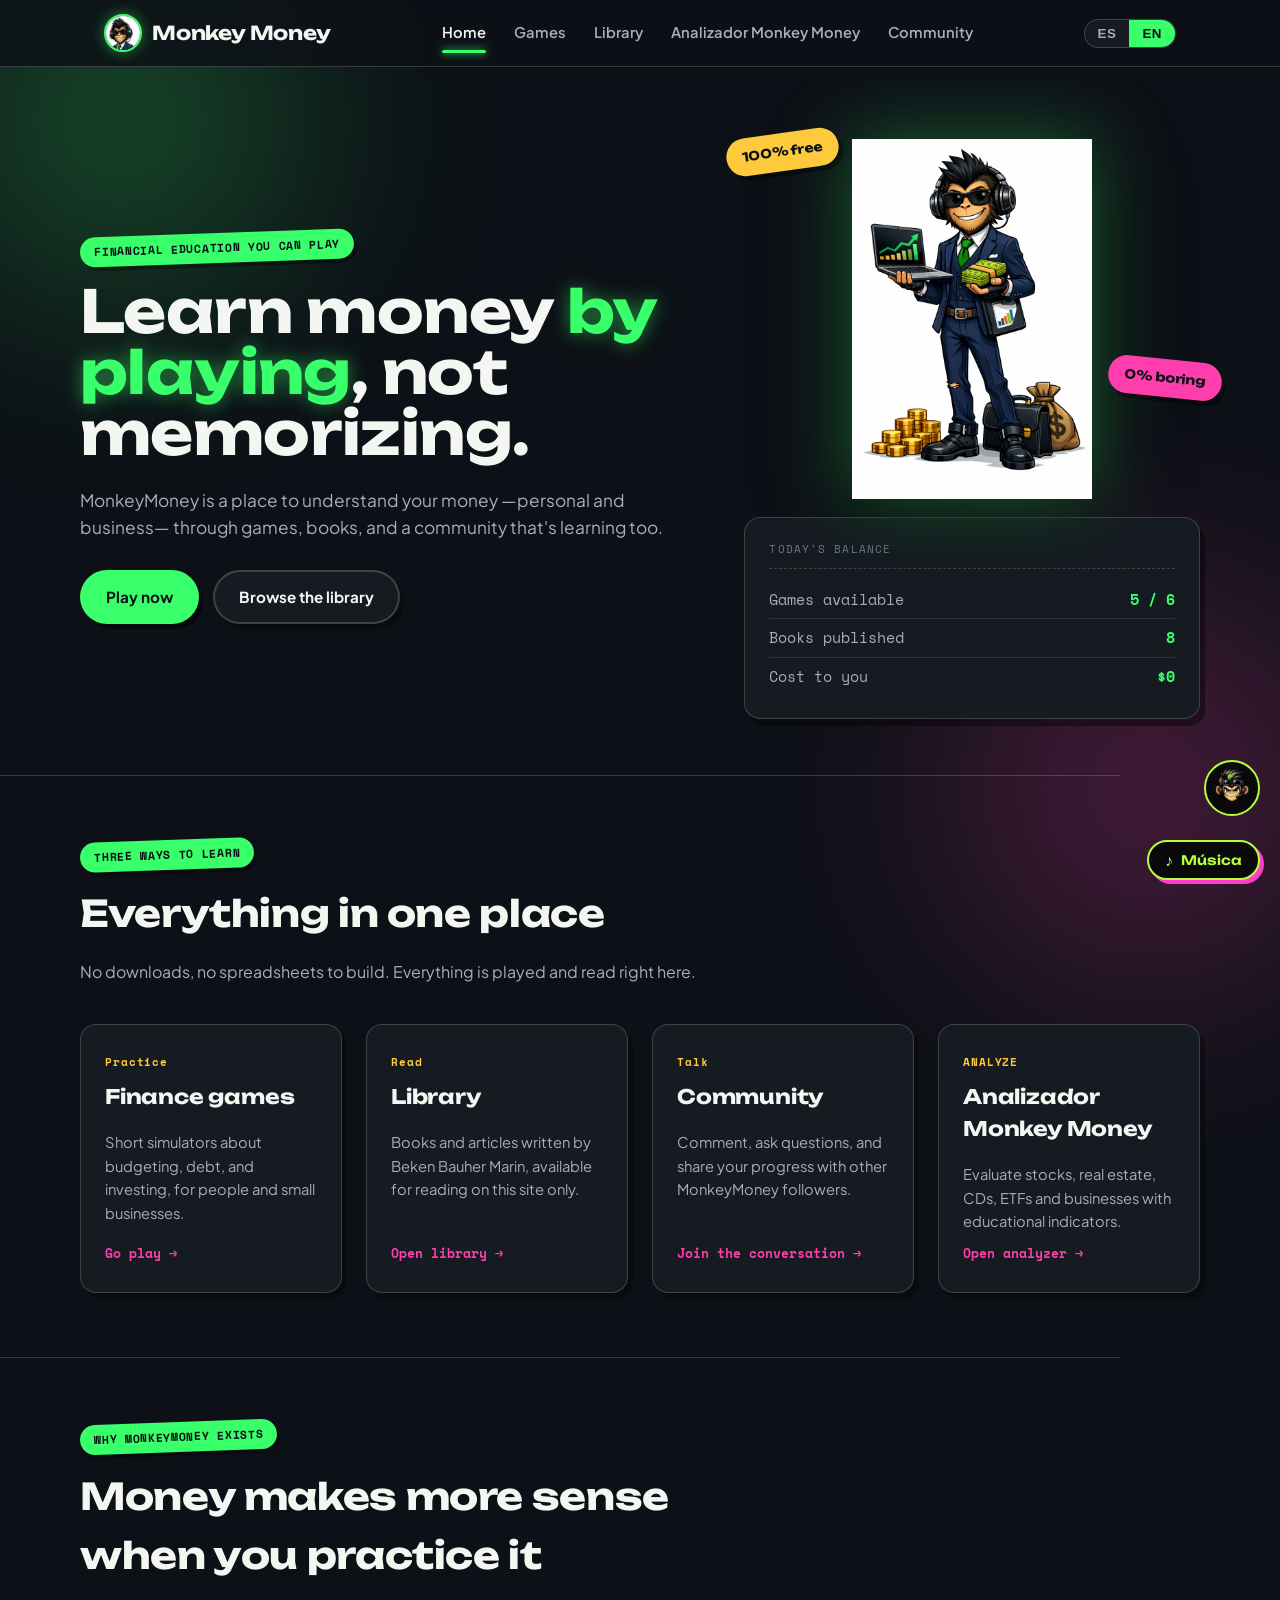
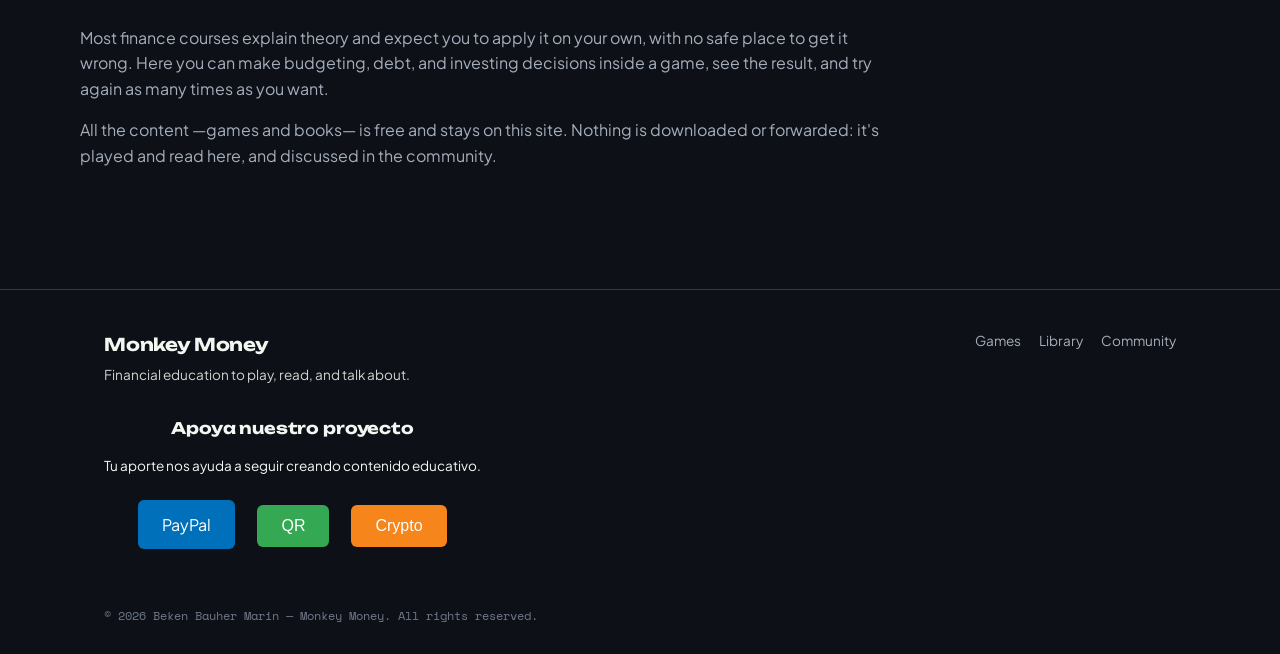
==== commit 72da6f28: "Add files via upload" ====
--- a/index.html
+++ b/index.html
@@ -103,6 +103,12 @@
         <p data-i18n="pillars.community.desc">Comenta, pregunta y comparte tu progreso con otros seguidores de MonkeyMoney.</p>
         <span class="go" data-i18n="pillars.community.go">Unirme a la conversación →</span>
       </a>
+      <a href="Analizador/index.html" class="pillar-card">
+        <span class="pillar-icon" data-i18n="pillars.analyzer.tag">ANALIZAR</span>
+        <h3 data-i18n="pillars.analyzer.title">Analizador Monkey Money</h3>
+        <p data-i18n="pillars.analyzer.desc">Evalúa acciones, inmuebles, CDT, ETF y negocios con indicadores educativos.</p>
+        <span class="go" data-i18n="pillars.analyzer.go">Abrir analizador →</span>
+      </a>
     </div>
   </section>
 
--- a/css/style.css
+++ b/css/style.css
@@ -422,7 +422,7 @@
 
 .pillars {
   display: grid;
-  grid-template-columns: repeat(3, 1fr);
+  grid-template-columns: repeat(4, 1fr);
   gap: 24px;
 }
 .pillar-card {
@@ -463,6 +463,10 @@
 @media (max-width: 800px) {
   .hero-grid { grid-template-columns: 1fr; }
   .pillars { grid-template-columns: 1fr; }
+}
+
+@media (min-width: 801px) and (max-width: 1100px) {
+  .pillars { grid-template-columns: repeat(2, 1fr); }
 }
 
 /* ============================================
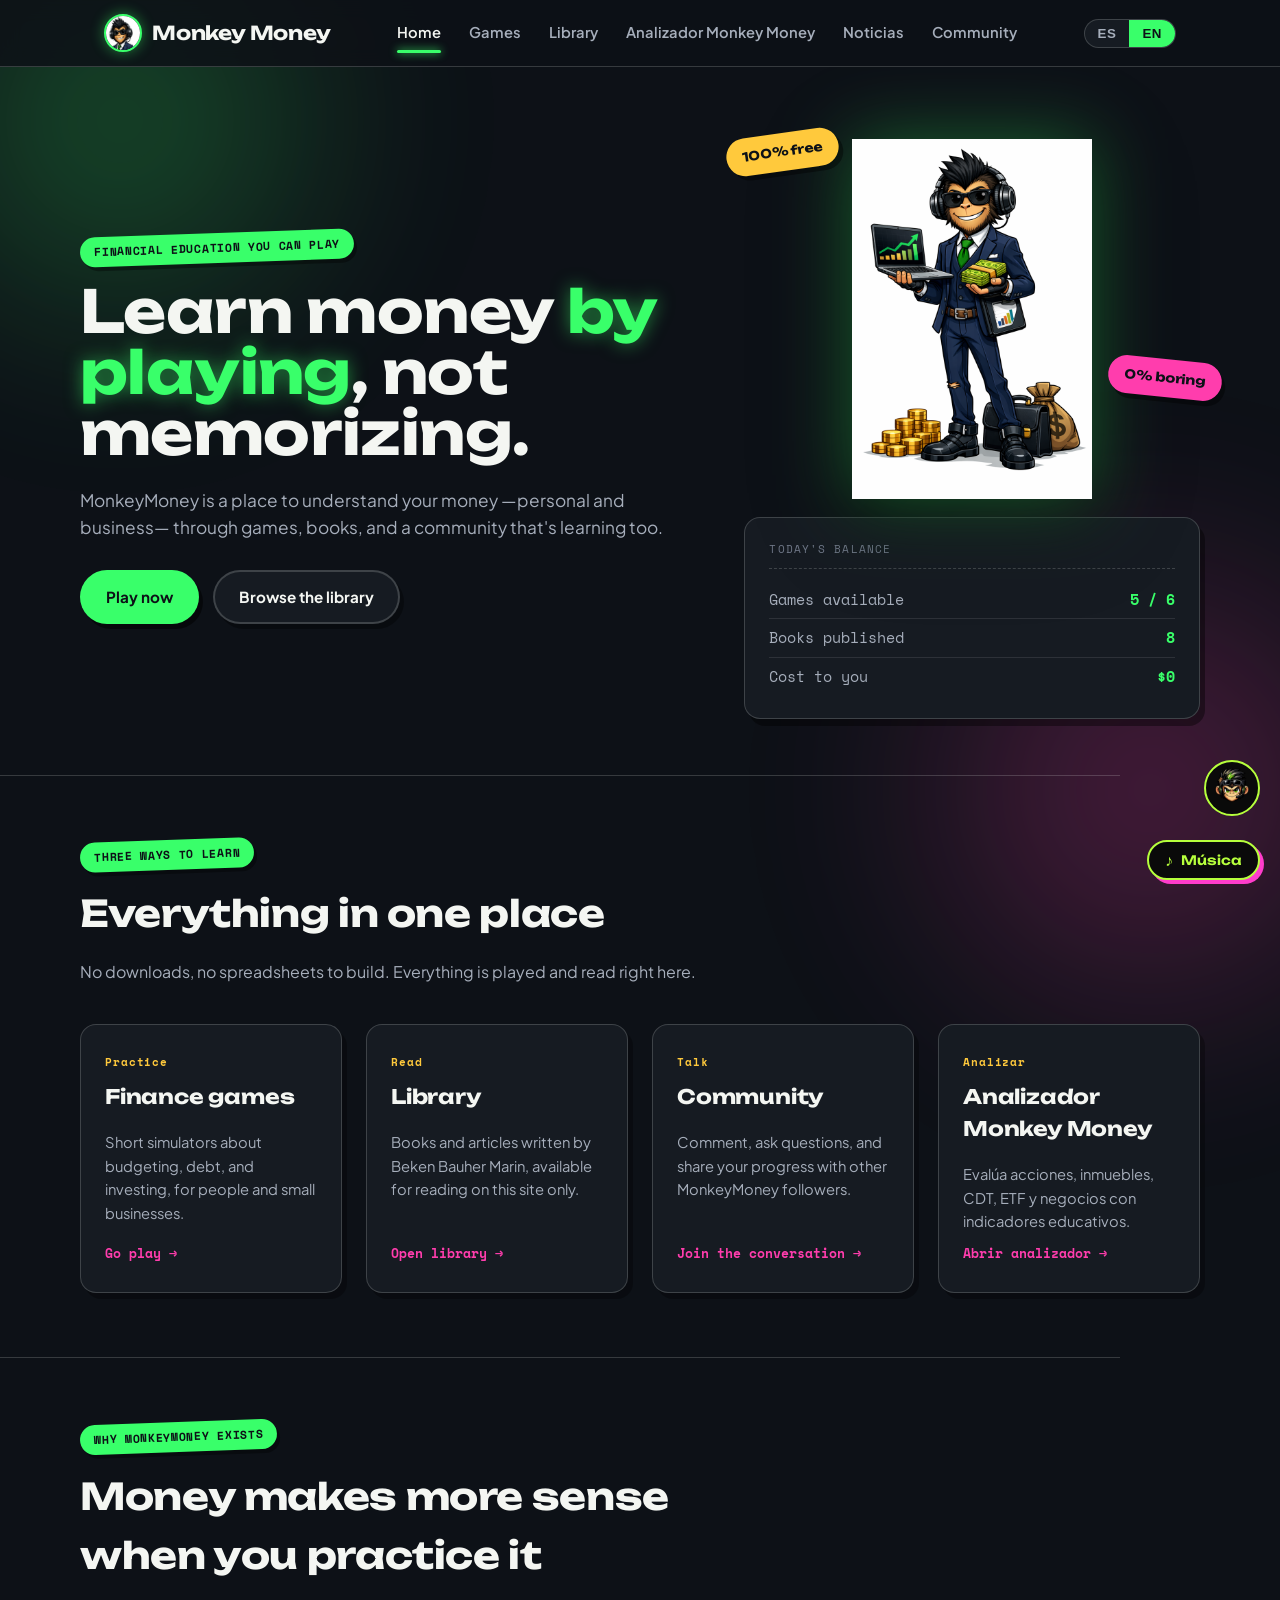
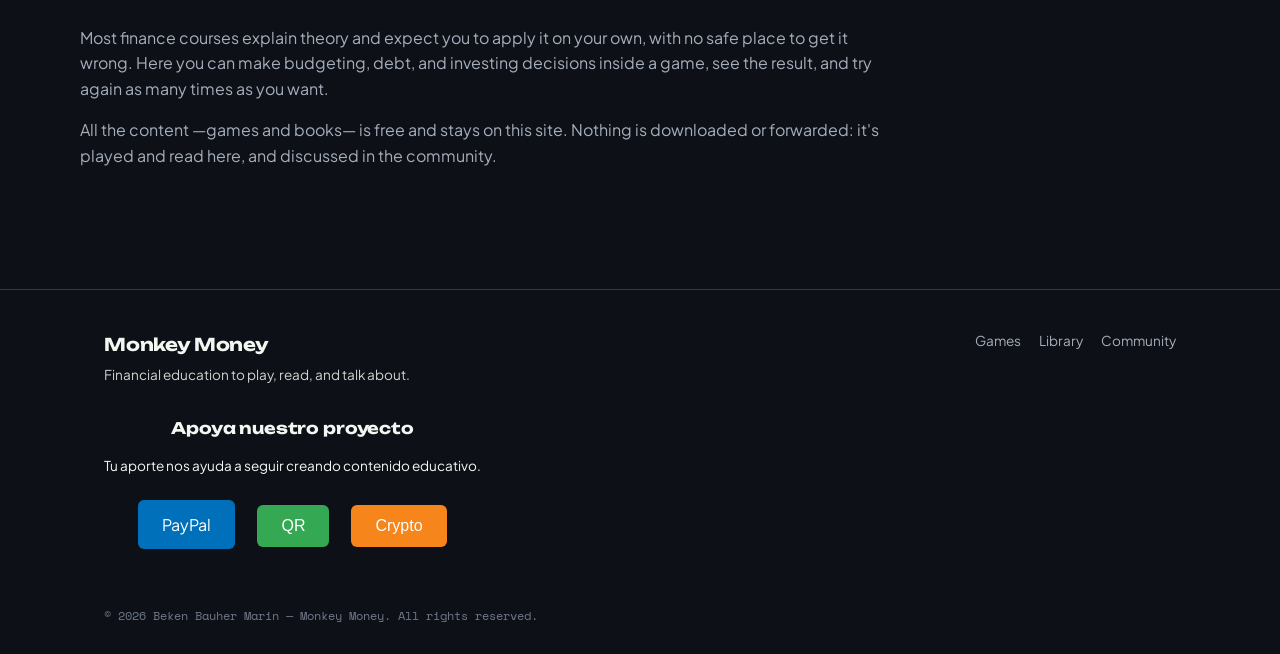
==== commit 050ee042: "Update index.html" ====
--- a/index.html
+++ b/index.html
@@ -25,7 +25,9 @@
       <a href="juegos.html" data-i18n="nav.games">Juegos</a>
       <a href="biblioteca.html" data-i18n="nav.library">Biblioteca</a>
       <a href="Analizador/index.html" data-i18n="nav.analyzer">Analizador Monkey Money</a>
+      <a href="noticias.html" data-i18n="nav.news">Noticias</a>
       <a href="comunidad.html" data-i18n="nav.community">Comunidad</a>
+         
     </nav>
     <div class="nav-right">
       <div class="lang-toggle" role="group" aria-label="Idioma / Language">
@@ -104,7 +106,7 @@
         <span class="go" data-i18n="pillars.community.go">Unirme a la conversación →</span>
       </a>
       <a href="Analizador/index.html" class="pillar-card">
-        <span class="pillar-icon" data-i18n="pillars.analyzer.tag">ANALIZAR</span>
+        <span class="pillar-icon" data-i18n="pillars.analyzer.tag">Analizar</span>
         <h3 data-i18n="pillars.analyzer.title">Analizador Monkey Money</h3>
         <p data-i18n="pillars.analyzer.desc">Evalúa acciones, inmuebles, CDT, ETF y negocios con indicadores educativos.</p>
         <span class="go" data-i18n="pillars.analyzer.go">Abrir analizador →</span>
